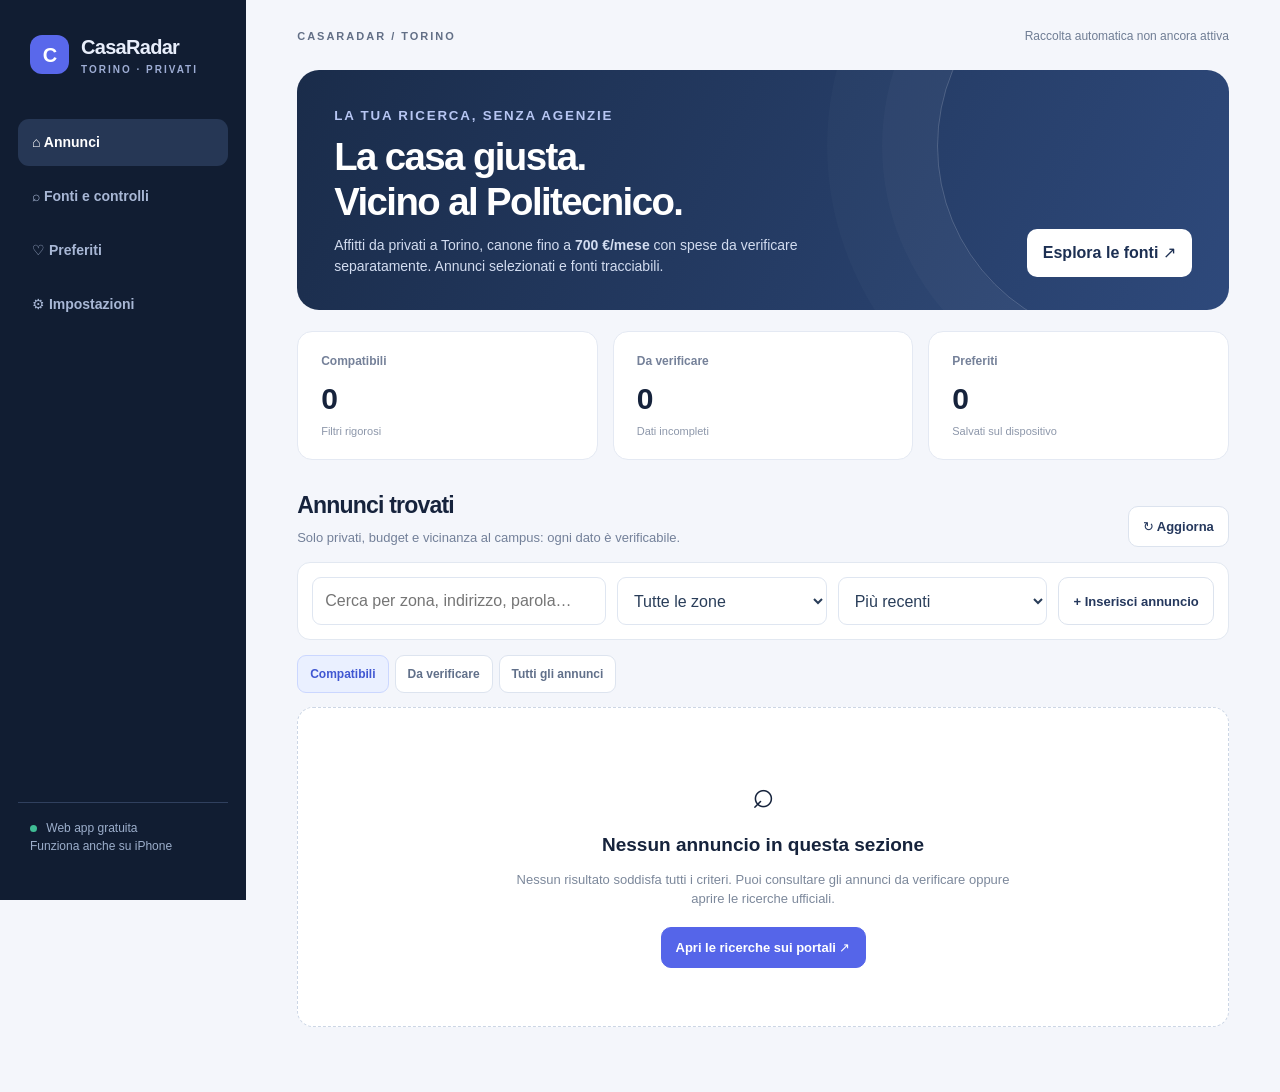
==== torino-casa/index.html @ dda29e12 "Add CasaRadar Torino mobile-first housing PWA" ====
<!doctype html>
<html lang="it"><head>
<meta charset="utf-8"><meta name="viewport" content="width=device-width,initial-scale=1,viewport-fit=cover">
<meta name="theme-color" content="#121d32"><meta name="apple-mobile-web-app-capable" content="yes"><meta name="apple-mobile-web-app-status-bar-style" content="default">
<meta name="description" content="Ricerca casa a Torino: annunci da privati, massimo 700 euro, vicino al Politecnico.">
<link rel="manifest" href="./manifest.webmanifest"><link rel="icon" href="./icon.svg" type="image/svg+xml"><link rel="apple-touch-icon" href="./icon-180.png">
<title>CasaRadar · Torino</title>
<style>
:root{font-family:Inter,-apple-system,BlinkMacSystemFont,"Segoe UI",Arial,sans-serif;color:#16233c;background:#f4f6fb;font-synthesis:none}*{box-sizing:border-box}body{margin:0;line-height:1.5}button,input,select,textarea{font:inherit}button{cursor:pointer}a{color:inherit;text-decoration:none}.layout{display:grid;grid-template-columns:246px minmax(0,1fr);min-height:100vh}.side{background:#111d32;color:#e8eefb;padding:29px 18px;position:sticky;top:0;height:100vh;display:flex;flex-direction:column}.brand{display:flex;align-items:center;gap:12px;font-size:20px;letter-spacing:-.7px;font-weight:800;margin:3px 12px 42px}.brand-mark{width:39px;height:39px;border-radius:12px;display:grid;place-items:center;background:#5968eb;color:white;font-weight:900}.brand small{font-size:10px;letter-spacing:2px;color:#9eadd4;display:block;font-weight:600}.nav{display:flex;flex-direction:column;gap:7px}.nav button{border:0;background:transparent;color:#a8b7d5;border-radius:11px;padding:13px 14px;text-align:left;font-size:14px;font-weight:650}.nav button.active{background:#263755;color:#fff}.nav button:hover{color:#fff}.side-foot{margin-top:auto;padding:16px 12px;color:#9caecb;font-size:12px;border-top:1px solid #30405e}.status-dot{display:inline-block;background:#40bd95;width:7px;height:7px;border-radius:50%;margin-right:6px}.content{padding:27px clamp(20px,4vw,62px) 65px;max-width:1700px;width:100%;margin:auto}.topline{display:flex;justify-content:space-between;align-items:center;gap:12px;margin-bottom:25px}.eyebrow{color:#626f86;font-size:11px;letter-spacing:2px;font-weight:850;text-transform:uppercase}.sync{color:#6f7d94;font-size:12px}.hero{background:linear-gradient(115deg,#1a2c4a,#2e497b);color:white;border-radius:22px;padding:33px 37px;position:relative;overflow:hidden;display:flex;justify-content:space-between;gap:20px}.hero:after{content:"";position:absolute;right:-100px;top:-120px;width:390px;height:390px;border:1px solid #ffffff30;border-radius:50%;box-shadow:0 0 0 55px #ffffff06,0 0 0 110px #ffffff05;pointer-events:none}.hero small{color:#b7c6f3;letter-spacing:1.8px;font-weight:700}.hero h1{font-size:clamp(26px,3vw,39px);margin:8px 0 10px;letter-spacing:-1.6px;line-height:1.17}.hero p{max-width:540px;margin:0;color:#d2dcf0;font-size:14px}.hero .hero-cta{z-index:1;align-self:end;background:#fff;color:#1c2f52;border:0;border-radius:10px;padding:12px 16px;font-weight:800;white-space:nowrap}.stats{display:grid;grid-template-columns:repeat(3,1fr);gap:15px;margin:21px 0 28px}.stat{background:#fff;border:1px solid #e4e9f3;border-radius:15px;padding:20px 23px}.stat .k{font-size:12px;color:#758199;font-weight:650}.stat .n{font-size:30px;font-weight:850;letter-spacing:-1px;margin:6px 0 2px}.stat .sub{font-size:11px;color:#8d97aa}.section-heading{display:flex;align-items:end;justify-content:space-between;gap:15px;margin:27px 0 15px}.section-heading h2{margin:0;font-size:23px;letter-spacing:-.8px}.section-heading p{font-size:13px;color:#738099;margin:5px 0 0}.button{border:1px solid #dce3ee;background:white;border-radius:10px;padding:10px 14px;font-size:13px;font-weight:700;color:#25385d;display:inline-flex;align-items:center;justify-content:center;gap:7px}.button.primary{background:#5565e9;border-color:#5565e9;color:#fff}.button:hover{filter:brightness(.97)}.filterbar{display:grid;grid-template-columns:minmax(140px,1.4fr) minmax(100px,1fr) minmax(130px,1fr) auto;gap:11px;background:white;padding:14px;border-radius:13px;border:1px solid #e2e8f1;margin-bottom:15px}.input,select{border:1px solid #dfe6f1;background:#fff;color:#293d59;border-radius:9px;padding:11px 12px;width:100%;min-width:0;outline:none}.input:focus,select:focus{border-color:#7887eb;box-shadow:0 0 0 3px #6673ea15}.tabs{display:flex;gap:6px;margin-bottom:14px;flex-wrap:wrap}.chip{border:1px solid #dde4ef;background:white;color:#61708a;font-size:12px;font-weight:750;border-radius:9px;padding:9px 12px}.chip.selected{background:#eaf0ff;color:#4057d2;border-color:#cbd7ff}.cards{display:grid;grid-template-columns:repeat(2,minmax(0,1fr));gap:17px}.listing{background:#fff;border:1px solid #e1e7f0;border-radius:16px;overflow:hidden;display:flex;flex-direction:column;box-shadow:0 4px 14px #23396006}.listing:hover{border-color:#c9d4ec}.listing-banner{height:98px;background:linear-gradient(120deg,#edf1fc,#e4eafb);display:flex;align-items:center;padding:20px;justify-content:space-between}.tile{display:flex;align-items:center;justify-content:center;background:#ffffffbd;width:46px;height:46px;border-radius:14px;font-size:24px}.price{background:#fff;border:1px solid #dce5f2;border-radius:12px;padding:7px 12px;font-weight:850;letter-spacing:-.6px;font-size:22px}.price small{font-size:11px;font-weight:500;color:#7b879a;letter-spacing:0}.body{padding:20px 21px 11px;flex:1}.micro{display:flex;gap:8px;align-items:center;flex-wrap:wrap;font-size:11px;font-weight:800;color:#566be3;text-transform:uppercase;letter-spacing:.65px}.listing h3{font-size:18px;line-height:1.35;letter-spacing:-.45px;margin:10px 0 9px;overflow-wrap:anywhere}.desc{font-size:12px;color:#758299;line-height:1.6;margin:10px 0 15px;display:-webkit-box;-webkit-line-clamp:3;-webkit-box-orient:vertical;overflow:hidden}.tags{display:flex;flex-wrap:wrap;gap:6px}.tag{font-size:11px;background:#f1f4f9;color:#53637e;border-radius:7px;padding:5px 8px}.tag.green{background:#e5f7ee;color:#137449}.tag.orange{background:#fff3df;color:#94631a}.actions{display:flex;gap:8px;flex-wrap:wrap;margin:6px 21px 20px;padding-top:15px;border-top:1px solid #ebeff5}.actions .button{padding:8px 11px;font-size:12px}.panel{padding:24px;border:1px solid #e1e7f0;background:white;border-radius:16px}.source-grid{display:grid;grid-template-columns:repeat(2,minmax(0,1fr));gap:15px}.source-card{padding:20px;border:1px solid #e0e7f1;background:#fff;border-radius:14px}.source-head{display:flex;justify-content:space-between;align-items:center;gap:10px}.source-card h3{margin:0;font-size:17px}.source-card p{color:#7b879b;font-size:12px;line-height:1.7}.source-actions{display:flex;flex-wrap:wrap;gap:8px}.diag{border-top:1px solid #e8edf4;padding:12px 0;display:flex;justify-content:space-between;gap:20px;font-size:12px}.diag:last-child{padding-bottom:0}.diag span{color:#75849a}.ok{color:#158052}.bad{color:#b04c45}.label{display:block;font-weight:750;font-size:12px;margin-bottom:7px;color:#425470}.formgrid{display:grid;grid-template-columns:1fr 1fr;gap:17px}.field{margin-bottom:15px}.note{font-size:12px;color:#728198;line-height:1.75}.empty{padding:58px 25px;text-align:center;background:#fff;border:1px dashed #ccd6e5;border-radius:16px;grid-column:1/-1}.empty b{display:block;font-size:19px;margin-top:8px}.empty p{font-size:13px;color:#7c889b;max-width:520px;margin:10px auto 18px}.hidden{display:none!important}.notice{background:#fff9ed;border:1px solid #f1dbad;border-radius:12px;padding:12px 16px;color:#815e2c;font-size:12px;margin:15px 0}.mobile-nav{display:none}.muted{color:#8290a6}.line{height:1px;background:#e8edf5;margin:20px 0}
@media(max-width:1050px){.layout{grid-template-columns:76px 1fr}.side{padding:22px 9px}.brand{margin:2px 8px 37px}.brand-name,.nav-label,.side-foot{display:none}.nav button{text-align:center;font-size:21px}.content{padding:23px 26px 55px}}@media(max-width:700px){.layout{display:block}.side{display:none}.content{padding:19px 16px 105px}.hero{padding:25px 21px;display:block}.hero h1{font-size:29px}.hero .hero-cta{margin-top:18px}.stats{gap:8px;margin:14px 0 22px}.stat{padding:14px 12px;border-radius:12px}.stat .n{font-size:25px}.stat .sub{display:none}.cards,.source-grid,.formgrid{grid-template-columns:1fr}.filterbar{grid-template-columns:1fr 1fr}.filterbar .search{grid-column:1/-1}.filterbar .button{grid-column:1/-1}.mobile-nav{position:fixed;display:grid;grid-template-columns:repeat(4,1fr);bottom:0;left:0;right:0;background:#fff;border-top:1px solid #e4e9f2;padding:8px 3px max(8px,env(safe-area-inset-bottom));z-index:20}.mobile-nav button{background:none;border:0;color:#8591a6;font-size:10px;font-weight:750;padding:6px 1px}.mobile-nav button.active{color:#5060df}.mobile-nav span{font-size:20px;display:block}.topline{margin-bottom:16px}.section-heading h2{font-size:20px}.section-heading{align-items:center}.listing-banner{height:82px}.body{padding:17px 17px 10px}.actions{margin:5px 17px 17px}.source-card{padding:17px}}
</style></head><body>
<div class="layout">
<aside class="side"><div class="brand"><span class="brand-mark">C</span><div class="brand-name">CasaRadar<small>TORINO · PRIVATI</small></div></div><nav class="nav">
<button data-nav="results" class="active">⌂ <span class="nav-label">Annunci</span></button>
<button data-nav="sources">⌕ <span class="nav-label">Fonti e controlli</span></button>
<button data-nav="saved">♡ <span class="nav-label">Preferiti</span></button>
<button data-nav="settings">⚙ <span class="nav-label">Impostazioni</span></button>
</nav><div class="side-foot"><span class="status-dot"></span> Web app gratuita<br>Funziona anche su iPhone</div></aside>
<main class="content"><div class="topline"><div class="eyebrow">CASARADAR / TORINO</div><span class="sync" id="updated">Caricamento dati…</span></div>
<section class="hero"><div><small>LA TUA RICERCA, SENZA AGENZIE</small><h1>La casa giusta.<br>Vicino al Politecnico.</h1><p>Affitti da privati a Torino, canone fino a <b>700 €/mese</b> con spese da verificare separatamente. Annunci selezionati e fonti tracciabili.</p></div><button class="hero-cta" data-nav="sources">Esplora le fonti ↗</button></section>
<div class="stats"><div class="stat"><div class="k">Compatibili</div><div class="n" id="stat-good">—</div><div class="sub">Filtri rigorosi</div></div><div class="stat"><div class="k">Da verificare</div><div class="n" id="stat-review">—</div><div class="sub">Dati incompleti</div></div><div class="stat"><div class="k">Preferiti</div><div class="n" id="stat-saved">—</div><div class="sub">Salvati sul dispositivo</div></div></div>
<section id="view-results"><div class="section-heading"><div><h2>Annunci trovati</h2><p>Solo privati, budget e vicinanza al campus: ogni dato è verificabile.</p></div><button class="button" id="reload">↻ Aggiorna</button></div>
<div class="filterbar"><input class="input search" id="query" placeholder="Cerca per zona, indirizzo, parola…"><select id="zone"><option value="">Tutte le zone</option><option>Crocetta</option><option>Cenisia</option><option>San Paolo</option><option>Borgo San Paolo</option><option>Cit Turin</option><option>Santa Rita</option><option>Pozzo Strada</option></select><select id="sort"><option value="recent">Più recenti</option><option value="price">Prezzo crescente</option><option value="score">Più compatibili</option></select><button class="button" id="add">+ Inserisci annuncio</button></div>
<div class="tabs"><button class="chip selected" data-mode="good">Compatibili</button><button class="chip" data-mode="review">Da verificare</button><button class="chip" data-mode="all">Tutti gli annunci</button></div><div class="cards" id="list"></div></section>
<section id="view-sources" class="hidden"><div class="section-heading"><div><h2>Fonti e monitoraggio</h2><p>Ricerche ufficiali e stato reale dell'acquisizione automatica.</p></div></div><div class="source-grid" id="sources"></div>
<div class="section-heading"><div><h2>Diagnostica raccolta</h2><p>Una fonte bloccata non viene presentata come funzionante.</p></div></div><div class="panel" id="diagnostics"><p class="note">Nessuna scansione remota disponibile.</p></div>
<div class="notice"><b>Importante:</b> GitHub Pages ospita l'interfaccia, non un server Python permanente. Le scansioni automatiche sono effettuate solo quando il workflow GitHub Actions è effettivamente attivo. I portali con restrizioni si consultano tramite ricerca salvata e notifiche ufficiali.</div>
</section>
<section id="view-saved" class="hidden"><div class="section-heading"><div><h2>Annunci salvati</h2><p>Preferiti e contatti conservati solo su questo dispositivo.</p></div></div><div class="cards" id="saved-list"></div></section>
<section id="view-settings" class="hidden"><div class="section-heading"><div><h2>Preferenze di ricerca</h2><p>Configurazione privata, salvata solo nel browser.</p></div></div><div class="panel">
<div class="formgrid"><div><div class="field"><label class="label" for="budget">Canone massimo (€ al mese, escluse spese)</label><input id="budget" class="input" type="number" min="100" max="5000" value="700"></div><div class="field"><label class="label" for="fullname">Nome per il messaggio ai proprietari</label><input id="fullname" class="input" placeholder="Es. Mario" maxlength="70"></div><div class="field"><label class="label" for="intro">Informazioni aggiuntive da comunicare</label><textarea id="intro" class="input" rows="3" placeholder="Es. Studente al Politecnico, cerco da gennaio…"></textarea></div><button class="button primary" id="save-settings">Salva preferenze</button></div><div><b>Installazione gratuita su iPhone</b><p class="note">Apri questo indirizzo in Safari, premi Condividi → Aggiungi alla schermata Home → Apri come app. L’icona apparirà come un’app normale.</p><div class="line"></div><b>Importa annunci</b><p class="note">Puoi importare un file JSON esportato dal vecchio agente o un elenco JSON di annunci. I dati restano in questo browser, senza essere pubblicati su GitHub.</p><input type="file" accept=".json,application/json" id="import-file" class="input"><div style="height:8px"></div><button class="button" id="export">Esporta miei annunci (.json)</button></div></div></div>
<div class="notice">I prezzi e la disponibilità sono quelli indicati nell'annuncio alla data di raccolta: controllali sempre alla fonte. Le spese condominiali non sono necessariamente incluse.</div>
</section>
</main></div>
<nav class="mobile-nav"><button data-nav="results" class="active"><span>⌂</span>Annunci</button><button data-nav="sources"><span>⌕</span>Fonti</button><button data-nav="saved"><span>♡</span>Preferiti</button><button data-nav="settings"><span>⚙</span>Impostazioni</button></nav>
<script>
(function(){'use strict';
var KEY='casaradar.v3',prefs=read(KEY,{budget:700,fullname:'',intro:'',flags:{},manual:[]}),remote=[],diagnostics=[],lastUpdate='',mode='good',tab='results';
var zones=['crocetta','cenisia','san paolo','borgo san paolo','cit turin','santa rita','pozzo strada'];
var links=[
{name:'Subito',type:'Privati · Torino città',desc:'Sezione ufficiale appartamenti in affitto pubblicati da privati. Controlla prezzo e quartiere prima di scrivere.',url:'https://www.subito.it/annunci-piemonte/affitto/appartamenti/torino/torino/da-privati/',kind:'live'},
{name:'Immobiliare.it',type:'Ricerca e avvisi',desc:'Imposta affitto, budget 700 €, area attorno al Politecnico e salva la ricerca per ricevere notifiche.',url:'https://www.immobiliare.it/affitto-case/torino/',kind:'alerts'},
{name:'ClickCase',type:'Annunci senza agenzia',desc:'Portale dedicato agli annunci tra privati. Verifica disponibilità, spese e contratto.',url:'https://www.clickcase.it/annunci/affitti-case-privati-torino.html',kind:'live'},
{name:'Idealista',type:'Ricerca e avvisi',desc:'Attiva la ricerca salvata con notifiche email; l’identità del proprietario va verificata.',url:'https://www.idealista.it/affitto-case/torino-torino/',kind:'alerts'},
{name:'Bakeca',type:'Annunci Torino',desc:'Consulta gli affitti e verifica se l’inserzionista è davvero privato.',url:'https://torino.bakeca.it/annunci/offro-casa/',kind:'review'},
{name:'Facebook',type:'Gruppi / Marketplace',desc:'Ricerca manuale di annunci e gruppi. Nessun accesso automatizzato agli account e nessun messaggio non autorizzato.',url:'https://www.facebook.com/marketplace/torino/propertyrentals/',kind:'manual'}];
function read(k,f){try{return JSON.parse(localStorage.getItem(k))||f}catch(_){return f}}
function persist(){localStorage.setItem(KEY,JSON.stringify(prefs))}
function el(id){return document.getElementById(id)}
function esc(x){return String(x==null?'':x).replace(/[&<>"']/g,function(c){return {'&':'&amp;','<':'&lt;','>':'&gt;','"':'&quot;',"'":'&#39;'}[c]})}
function cleanTitle(s){s=String(s||'').trim();if(s.startsWith('{')||s.startsWith('[')){try{var j=JSON.parse(s);s=j.name||j.title||(Array.isArray(j)&&j[0]&&j[0].name)||''}catch(_){s=''}}return s.replace(/<[^>]*>/g,'').trim().slice(0,170)||'Annuncio: verifica titolo alla fonte'}
function canonical(url){try{var u=new URL(url);if(!/^https?:$/.test(u.protocol))return '';u.hash='';['utm_source','utm_medium','utm_campaign','fbclid','gclid'].forEach(function(k){u.searchParams.delete(k)});return u.toString().replace(/\/$/,'')}catch(_){return ''}}
function normalize(item){if(!item||typeof item!=='object')return null;var url=canonical(item.url||item.link);if(!url)return null;var desc=String(item.description||item.summary||'').replace(/<[^>]+>/g,' ').slice(0,1200);var price=Number(item.price||item.rent||0);if(!Number.isFinite(price)||price<0)price=0;var zone=String(item.zone||'').trim();var probe=(zone+' '+String(item.title||'')+' '+desc).toLowerCase();if(!zone){zones.forEach(function(z){if(!zone&&probe.includes(z))zone=z.replace(/\b\w/g,function(m){return m.toUpperCase()})})}
var source=String(item.source||item.portal||'Web');var privateStatus=item.private_status||item.owner_status||((source.toLowerCase().includes('clickcase')||source.toLowerCase().includes('subito privati'))?'source':'unverified');
if(privateStatus===true)privateStatus='source';if(!['source','confirmed','user','unverified'].includes(privateStatus))privateStatus='unverified';
return {url:url,title:cleanTitle(item.title||item.name),description:desc,price:price,zone:zone,source:source,sqm:Number(item.sqm||item.area||0)||0,private_status:privateStatus,seen:item.seen||item.first_seen||item.discovered||'',expenses:item.expenses||'',property_type:item.property_type||'',score:Number(item.score||0)||0}}
function all(){var seen=new Set();return remote.concat(prefs.manual||[]).map(normalize).filter(function(a){if(!a||seen.has(a.url))return false;seen.add(a.url);return true})}
function classify(a){var budget=Number(prefs.budget||700);if(a.private_status==='unverified'||!a.price||!a.zone)return 'review';if(a.price>budget)return 'excluded';var z=a.zone.toLowerCase();if(!zones.some(function(x){return z.includes(x)}))return 'excluded';return 'good'}
function score(a){return (a.private_status!=='unverified'?30:0)+(a.price&&a.price<=Number(prefs.budget||700)?25:0)+(a.zone&&zones.slice(0,5).some(function(z){return a.zone.toLowerCase().includes(z)})?35:0)+(a.description.toLowerCase().includes('arredat')?10:0)}
function flag(url){return prefs.flags[url]||{}}
function stats(){var a=all();el('stat-good').textContent=a.filter(function(x){return classify(x)==='good'}).length;el('stat-review').textContent=a.filter(function(x){return classify(x)==='review'}).length;el('stat-saved').textContent=a.filter(function(x){return flag(x.url).saved}).length}
function card(a){var f=flag(a.url),c=classify(a),v=a.private_status!=='unverified',p=a.price?Math.round(a.price).toLocaleString('it-IT')+' €':'Da verificare';
return '<article class="listing"><div class="listing-banner"><div class="tile">⌂</div><div class="price">'+esc(p)+(a.price?'<small> /mese</small>':'')+'</div></div><div class="body"><div class="micro">'+esc(a.source)+' <span class="muted">· '+esc(a.zone||'Zona da verificare')+'</span></div><h3>'+esc(a.title)+'</h3><div class="tags"><span class="tag '+(v?'green':'orange')+'">'+(v?'Privato · fonte dedicata':'Inserzionista da verificare')+'</span><span class="tag">'+(a.sqm?esc(a.sqm)+' m²':'Metratura da verificare')+'</span><span class="tag">'+(a.expenses?esc(a.expenses):'Spese da verificare')+'</span></div><p class="desc">'+esc(a.description||'Apri l’annuncio originale per leggere la descrizione, le spese e le condizioni.')+'</p></div><div class="actions"><a class="button primary" href="'+esc(a.url)+'" target="_blank" rel="noopener noreferrer">Apri annuncio ↗</a><button class="button" data-action="copy" data-url="'+esc(a.url)+'">Copia messaggio</button><button class="button" data-action="save" data-url="'+esc(a.url)+'">'+(f.saved?'♥ Salvato':'♡ Salva')+'</button><button class="button" data-action="contact" data-url="'+esc(a.url)+'">'+(f.contact?'✓ Contattato':'Contattato')+'</button><button class="button" data-action="discard" data-url="'+esc(a.url)+'">'+(f.discard?'Ripristina':'Scarta')+'</button></div></article>'}
function showEmpty(msg){return '<div class="empty"><div style="font-size:38px">⌕</div><b>Nessun annuncio in questa sezione</b><p>'+esc(msg)+'</p><button class="button primary" data-nav="sources">Apri le ricerche sui portali ↗</button></div>'}
function renderResults(){var arr=all(),q=el('query').value.trim().toLowerCase(),z=el('zone').value.toLowerCase(),sort=el('sort').value;arr=arr.filter(function(a){if(flag(a.url).discard)return false;if(mode!=='all'&&classify(a)!==mode)return false;if(q&&!((a.title+' '+a.description+' '+a.zone+' '+a.source).toLowerCase().includes(q)))return false;if(z&&!a.zone.toLowerCase().includes(z))return false;return true});arr.sort(function(a,b){if(sort==='price')return (a.price||999999)-(b.price||999999);if(sort==='score')return score(b)-score(a);return String(b.seen).localeCompare(String(a.seen))});el('list').innerHTML=arr.map(card).join('')||showEmpty('Nessun risultato soddisfa tutti i criteri. Puoi consultare gli annunci da verificare oppure aprire le ricerche ufficiali.');stats()}
function renderSaved(){var a=all().filter(function(x){return flag(x.url).saved});el('saved-list').innerHTML=a.map(card).join('')||showEmpty('Salva un annuncio per ritrovarlo qui, anche dopo aver chiuso la pagina.');stats()}
function renderSources(){el('sources').innerHTML=links.map(function(s){return '<article class="source-card"><div class="source-head"><h3>'+esc(s.name)+'</h3><span class="tag">'+esc(s.type)+'</span></div><p>'+esc(s.desc)+'</p><div class="source-actions"><a class="button primary" href="'+esc(s.url)+'" target="_blank" rel="noopener noreferrer">Apri ricerca ↗</a></div></article>'}).join('');
el('diagnostics').innerHTML=diagnostics.length?diagnostics.map(function(d){return '<div class="diag"><div><b>'+esc(d.name||d.source||'Fonte')+'</b><br><span>'+esc(d.message||'')+'</span></div><div style="text-align:right"><b class="'+(d.status==='ok'?'ok':'bad')+'">'+esc(d.status||'sconosciuto')+'</b><br><span>'+esc(d.links_found||0)+' letti · '+esc(d.new||0)+' nuovi</span></div></div>'}).join(''):'<p class="note">Non sono ancora presenti report di scansione. I collegamenti alle ricerche manuali funzionano indipendentemente dall’automazione.</p>'}
function nav(next){tab=next;['results','sources','saved','settings'].forEach(function(x){el('view-'+x).classList.toggle('hidden',x!==next)});document.querySelectorAll('[data-nav]').forEach(function(x){x.classList.toggle('active',x.dataset.nav===next)});if(next==='sources')renderSources();if(next==='saved')renderSaved()}
function download(data,name){var a=document.createElement('a'),u=URL.createObjectURL(new Blob([JSON.stringify(data,null,2)],{type:'application/json'}));a.href=u;a.download=name;document.body.append(a);a.click();a.remove();setTimeout(function(){URL.revokeObjectURL(u)},500)}
function message(a){return 'Buongiorno, mi chiamo '+(prefs.fullname||'[nome]')+'. Ho visto il suo annuncio "'+a.title+'" per un immobile in affitto a Torino'+(a.zone?' (zona '+a.zone+')':'')+'. Vorrei sapere se è ancora disponibile, se tratta direttamente con il proprietario e a quanto ammontano le spese condominiali e le utenze oltre al canone. Sarebbe possibile organizzare una visita?'+(prefs.intro?'\n\n'+prefs.intro:'')+'\n\nGrazie e buona giornata.'}
async function copy(text){try{await navigator.clipboard.writeText(text);alert('Messaggio copiato. Incollalo nel portale e invialo tu.')}catch(_){prompt('Copia il messaggio:',text)}}
async function load(){el('updated').textContent='Verifica dati online…';try{var r=await fetch('./data/listings.json?t='+Date.now(),{cache:'no-store'});if(!r.ok)throw new Error('HTTP '+r.status);var j=await r.json();remote=Array.isArray(j)?j:(j.listings||[]);lastUpdate=j.updated_at||''}catch(_){remote=[];lastUpdate=''}try{var d=await fetch('./data/diagnostics.json?t='+Date.now(),{cache:'no-store'});var x=await d.json();diagnostics=Array.isArray(x)?x:(x.sources||[])}catch(_){diagnostics=[]}el('updated').textContent=lastUpdate?'Ultimo controllo '+new Date(lastUpdate).toLocaleString('it-IT'):'Raccolta automatica non ancora attiva';renderResults();renderSaved();if(tab==='sources')renderSources()}
document.addEventListener('click',function(e){var n=e.target.closest('[data-nav]');if(n){nav(n.dataset.nav);return}var b=e.target.closest('[data-action]');if(!b)return;var a=all().find(function(x){return x.url===b.dataset.url});if(!a)return;var f=flag(a.url);if(b.dataset.action==='copy'){copy(message(a));return}if(b.dataset.action==='save')f.saved=!f.saved;if(b.dataset.action==='contact')f.contact=!f.contact;if(b.dataset.action==='discard')f.discard=!f.discard;prefs.flags[a.url]=f;persist();renderResults();renderSaved()});
document.querySelectorAll('[data-mode]').forEach(function(b){b.addEventListener('click',function(){mode=b.dataset.mode;document.querySelectorAll('[data-mode]').forEach(function(x){x.classList.toggle('selected',x===b)});renderResults()})});
['query','zone','sort'].forEach(function(id){el(id).addEventListener('input',renderResults)});el('reload').addEventListener('click',load);el('budget').value=prefs.budget;el('fullname').value=prefs.fullname;el('intro').value=prefs.intro;
el('save-settings').addEventListener('click',function(){prefs.budget=Math.max(100,Number(el('budget').value||700));prefs.fullname=el('fullname').value.trim();prefs.intro=el('intro').value.trim();persist();renderResults();alert('Preferenze salvate su questo dispositivo')});
el('export').addEventListener('click',function(){download({listings:all(),flags:prefs.flags,settings:{budget:prefs.budget}},'casaradar-miei-annunci.json')});
el('import-file').addEventListener('change',async function(e){var f=e.target.files[0];if(!f)return;try{var j=JSON.parse(await f.text());var a=(Array.isArray(j)?j:(j.listings||[])).map(normalize).filter(Boolean);if(!a.length)throw new Error('Nessun annuncio valido nel file');prefs.manual=prefs.manual.concat(a);if(j.flags&&typeof j.flags==='object')Object.assign(prefs.flags,j.flags);persist();renderResults();alert('Importati '+a.length+' annunci: dati conservati sul dispositivo')}catch(err){alert('Importazione non riuscita: '+err.message)}e.target.value=''});
el('add').addEventListener('click',function(){var url=prompt('Incolla il link dell’annuncio:');if(!url)return;url=canonical(url);if(!url){alert('Inserisci un indirizzo web valido');return}var title=prompt('Titolo dell’immobile:')||'Annuncio inserito a mano';var price=Number(prompt('Canone mensile in euro (0 se sconosciuto):','0')||0);var zone=prompt('Zona (es. San Paolo, Crocetta, Cenisia):','')||'';var privateConfirmed=confirm('Hai verificato che l’inserzionista è un privato e non un’agenzia?');prefs.manual.push({url:url,title:title,price:price,zone:zone,source:'Inserito da te',private_status:privateConfirmed?'user':'unverified',seen:new Date().toISOString()});persist();renderResults();alert('Annuncio aggiunto')});
load();if('serviceWorker'in navigator)navigator.serviceWorker.register('./sw.js').catch(function(){});
})();
</script></body></html>
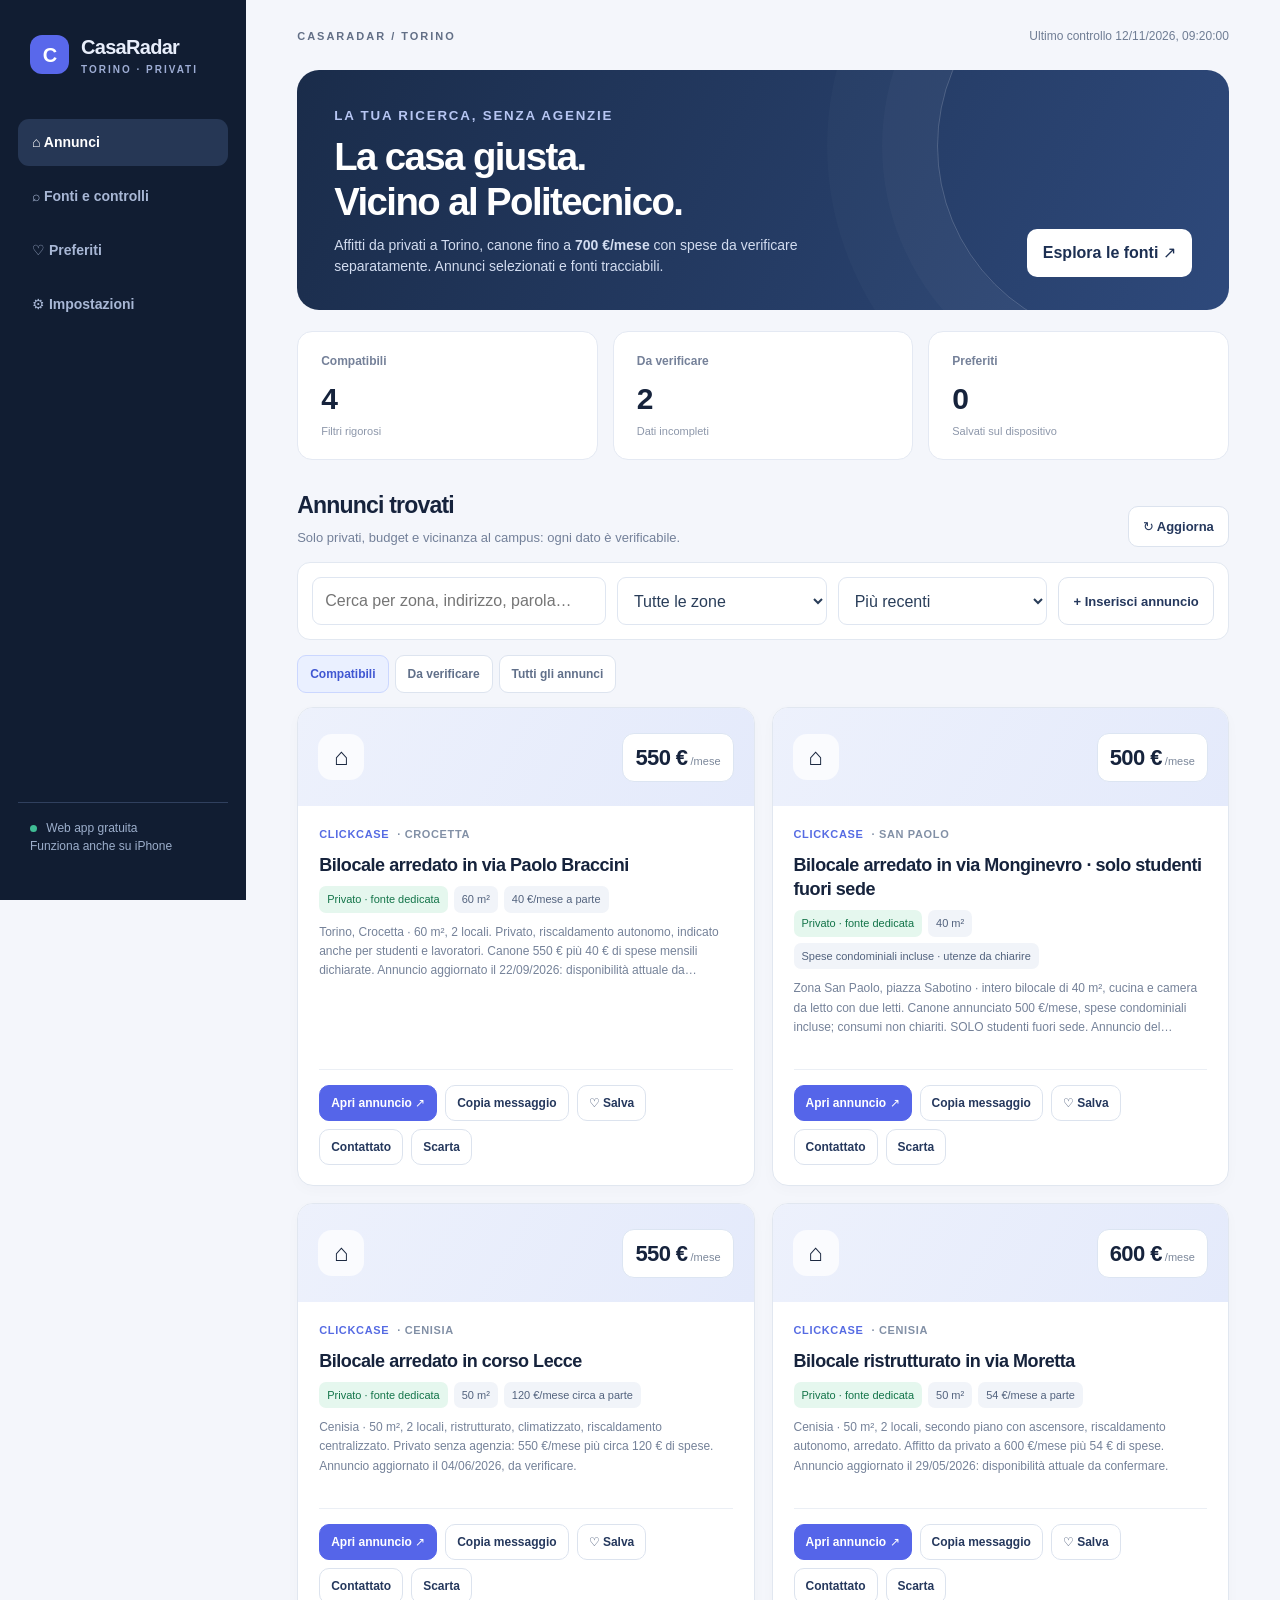
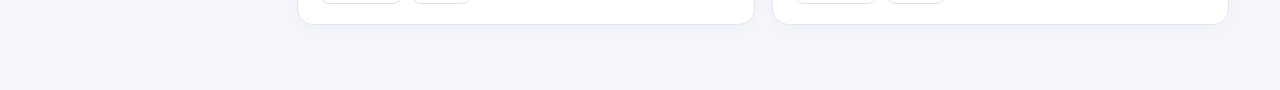
==== commit 3e973412: "Use PNG touch icon for iOS home screen" ====
(no text change in the page or its own stylesheets)
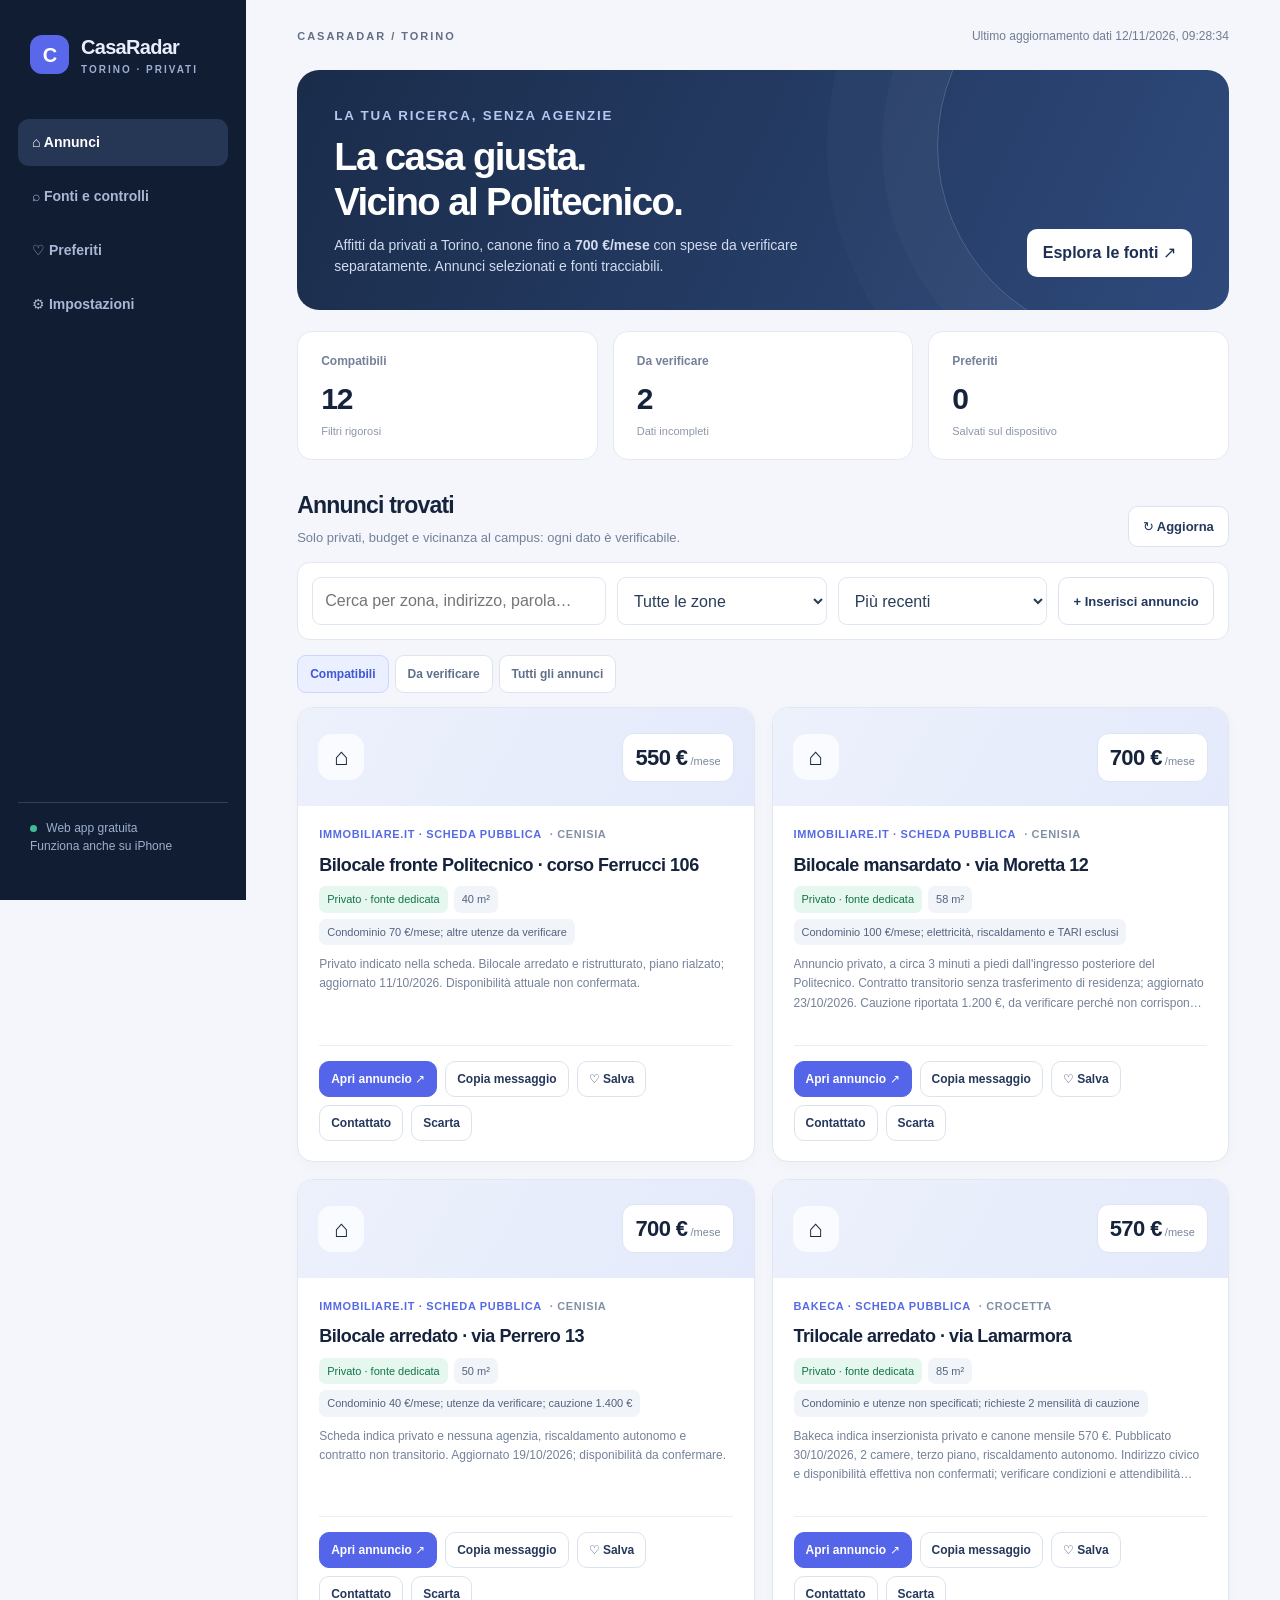
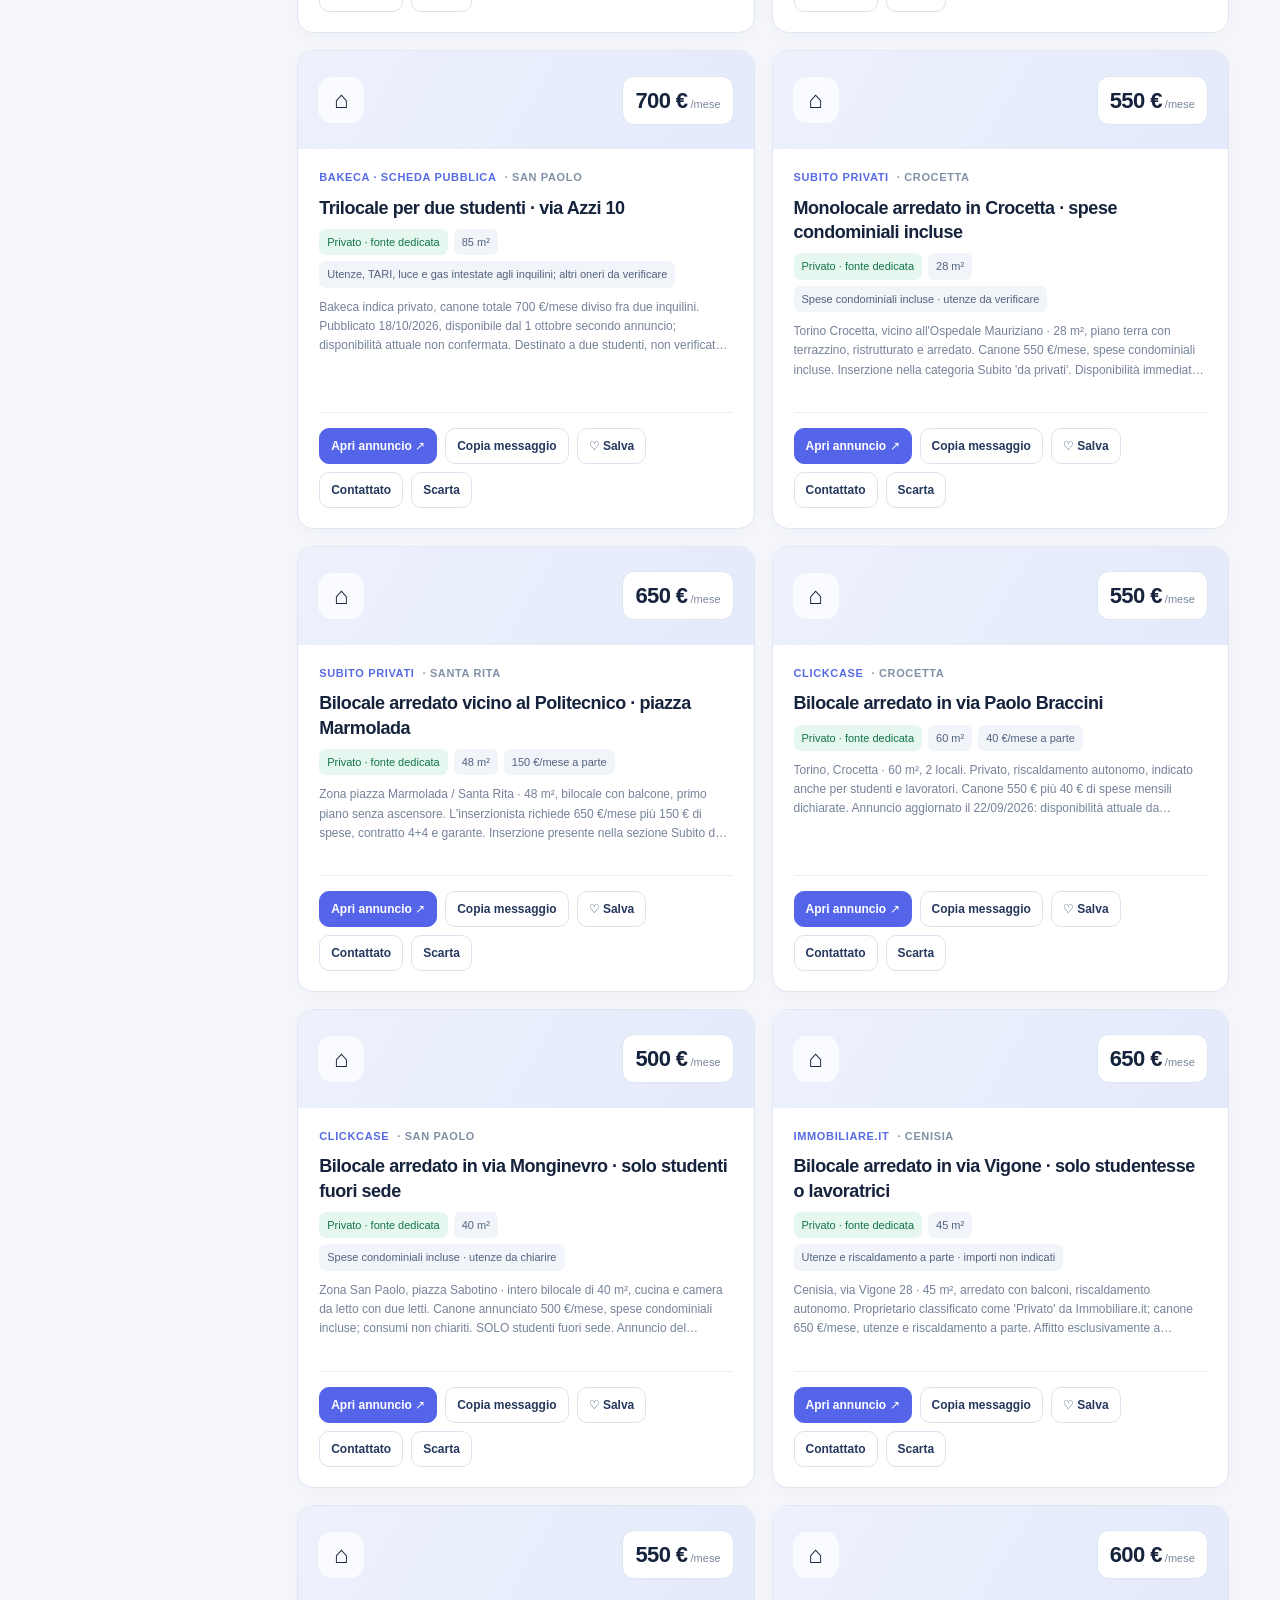
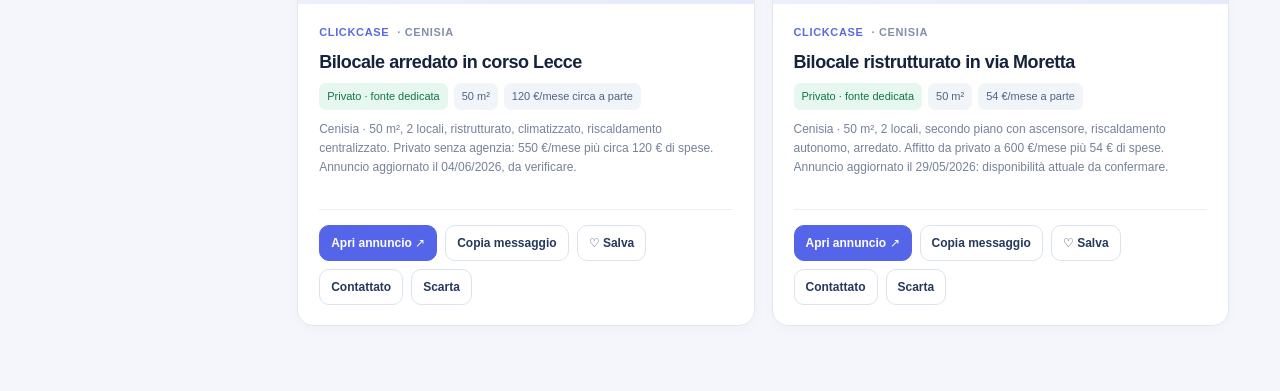
==== commit 962c3b2c: "Keep rooms out of apartment matches and label data update accurately" ====
--- a/torino-casa/index.html
+++ b/torino-casa/index.html
@@ -55,7 +55,7 @@
 if(privateStatus===true)privateStatus='source';if(!['source','confirmed','user','unverified'].includes(privateStatus))privateStatus='unverified';
 return {url:url,title:cleanTitle(item.title||item.name),description:desc,price:price,zone:zone,source:source,sqm:Number(item.sqm||item.area||0)||0,private_status:privateStatus,seen:item.seen||item.first_seen||item.discovered||'',expenses:item.expenses||'',property_type:item.property_type||'',score:Number(item.score||0)||0}}
 function all(){var seen=new Set();return remote.concat(prefs.manual||[]).map(normalize).filter(function(a){if(!a||seen.has(a.url))return false;seen.add(a.url);return true})}
-function classify(a){var budget=Number(prefs.budget||700);if(a.private_status==='unverified'||!a.price||!a.zone)return 'review';if(a.price>budget)return 'excluded';var z=a.zone.toLowerCase();if(!zones.some(function(x){return z.includes(x)}))return 'excluded';return 'good'}
+function classify(a){var budget=Number(prefs.budget||700);if(/(?:^|\W)(?:stanza|camera|posto letto|posti letto)(?:\W|$)/i.test((a.title||'')+' '+(a.property_type||'')))return 'review';if(a.private_status==='unverified'||!a.price||!a.zone)return 'review';if(a.price>budget)return 'excluded';var z=a.zone.toLowerCase();if(!zones.some(function(x){return z.includes(x)}))return 'excluded';return 'good'}
 function score(a){return (a.private_status!=='unverified'?30:0)+(a.price&&a.price<=Number(prefs.budget||700)?25:0)+(a.zone&&zones.slice(0,5).some(function(z){return a.zone.toLowerCase().includes(z)})?35:0)+(a.description.toLowerCase().includes('arredat')?10:0)}
 function flag(url){return prefs.flags[url]||{}}
 function stats(){var a=all();el('stat-good').textContent=a.filter(function(x){return classify(x)==='good'}).length;el('stat-review').textContent=a.filter(function(x){return classify(x)==='review'}).length;el('stat-saved').textContent=a.filter(function(x){return flag(x.url).saved}).length}
@@ -70,7 +70,7 @@
 function download(data,name){var a=document.createElement('a'),u=URL.createObjectURL(new Blob([JSON.stringify(data,null,2)],{type:'application/json'}));a.href=u;a.download=name;document.body.append(a);a.click();a.remove();setTimeout(function(){URL.revokeObjectURL(u)},500)}
 function message(a){return 'Buongiorno, mi chiamo '+(prefs.fullname||'[nome]')+'. Ho visto il suo annuncio "'+a.title+'" per un immobile in affitto a Torino'+(a.zone?' (zona '+a.zone+')':'')+'. Vorrei sapere se è ancora disponibile, se tratta direttamente con il proprietario e a quanto ammontano le spese condominiali e le utenze oltre al canone. Sarebbe possibile organizzare una visita?'+(prefs.intro?'\n\n'+prefs.intro:'')+'\n\nGrazie e buona giornata.'}
 async function copy(text){try{await navigator.clipboard.writeText(text);alert('Messaggio copiato. Incollalo nel portale e invialo tu.')}catch(_){prompt('Copia il messaggio:',text)}}
-async function load(){el('updated').textContent='Verifica dati online…';try{var r=await fetch('./data/listings.json?t='+Date.now(),{cache:'no-store'});if(!r.ok)throw new Error('HTTP '+r.status);var j=await r.json();remote=Array.isArray(j)?j:(j.listings||[]);lastUpdate=j.updated_at||''}catch(_){remote=[];lastUpdate=''}try{var d=await fetch('./data/diagnostics.json?t='+Date.now(),{cache:'no-store'});var x=await d.json();diagnostics=Array.isArray(x)?x:(x.sources||[])}catch(_){diagnostics=[]}el('updated').textContent=lastUpdate?'Ultimo controllo '+new Date(lastUpdate).toLocaleString('it-IT'):'Raccolta automatica non ancora attiva';renderResults();renderSaved();if(tab==='sources')renderSources()}
+async function load(){el('updated').textContent='Verifica dati online…';try{var r=await fetch('./data/listings.json?t='+Date.now(),{cache:'no-store'});if(!r.ok)throw new Error('HTTP '+r.status);var j=await r.json();remote=Array.isArray(j)?j:(j.listings||[]);lastUpdate=j.updated_at||''}catch(_){remote=[];lastUpdate=''}try{var d=await fetch('./data/diagnostics.json?t='+Date.now(),{cache:'no-store'});var x=await d.json();diagnostics=Array.isArray(x)?x:(x.sources||[])}catch(_){diagnostics=[]}el('updated').textContent=lastUpdate?'Ultimo aggiornamento dati '+new Date(lastUpdate).toLocaleString('it-IT'):'Raccolta automatica non ancora attiva';renderResults();renderSaved();if(tab==='sources')renderSources()}
 document.addEventListener('click',function(e){var n=e.target.closest('[data-nav]');if(n){nav(n.dataset.nav);return}var b=e.target.closest('[data-action]');if(!b)return;var a=all().find(function(x){return x.url===b.dataset.url});if(!a)return;var f=flag(a.url);if(b.dataset.action==='copy'){copy(message(a));return}if(b.dataset.action==='save')f.saved=!f.saved;if(b.dataset.action==='contact')f.contact=!f.contact;if(b.dataset.action==='discard')f.discard=!f.discard;prefs.flags[a.url]=f;persist();renderResults();renderSaved()});
 document.querySelectorAll('[data-mode]').forEach(function(b){b.addEventListener('click',function(){mode=b.dataset.mode;document.querySelectorAll('[data-mode]').forEach(function(x){x.classList.toggle('selected',x===b)});renderResults()})});
 ['query','zone','sort'].forEach(function(id){el(id).addEventListener('input',renderResults)});el('reload').addEventListener('click',load);el('budget').value=prefs.budget;el('fullname').value=prefs.fullname;el('intro').value=prefs.intro;
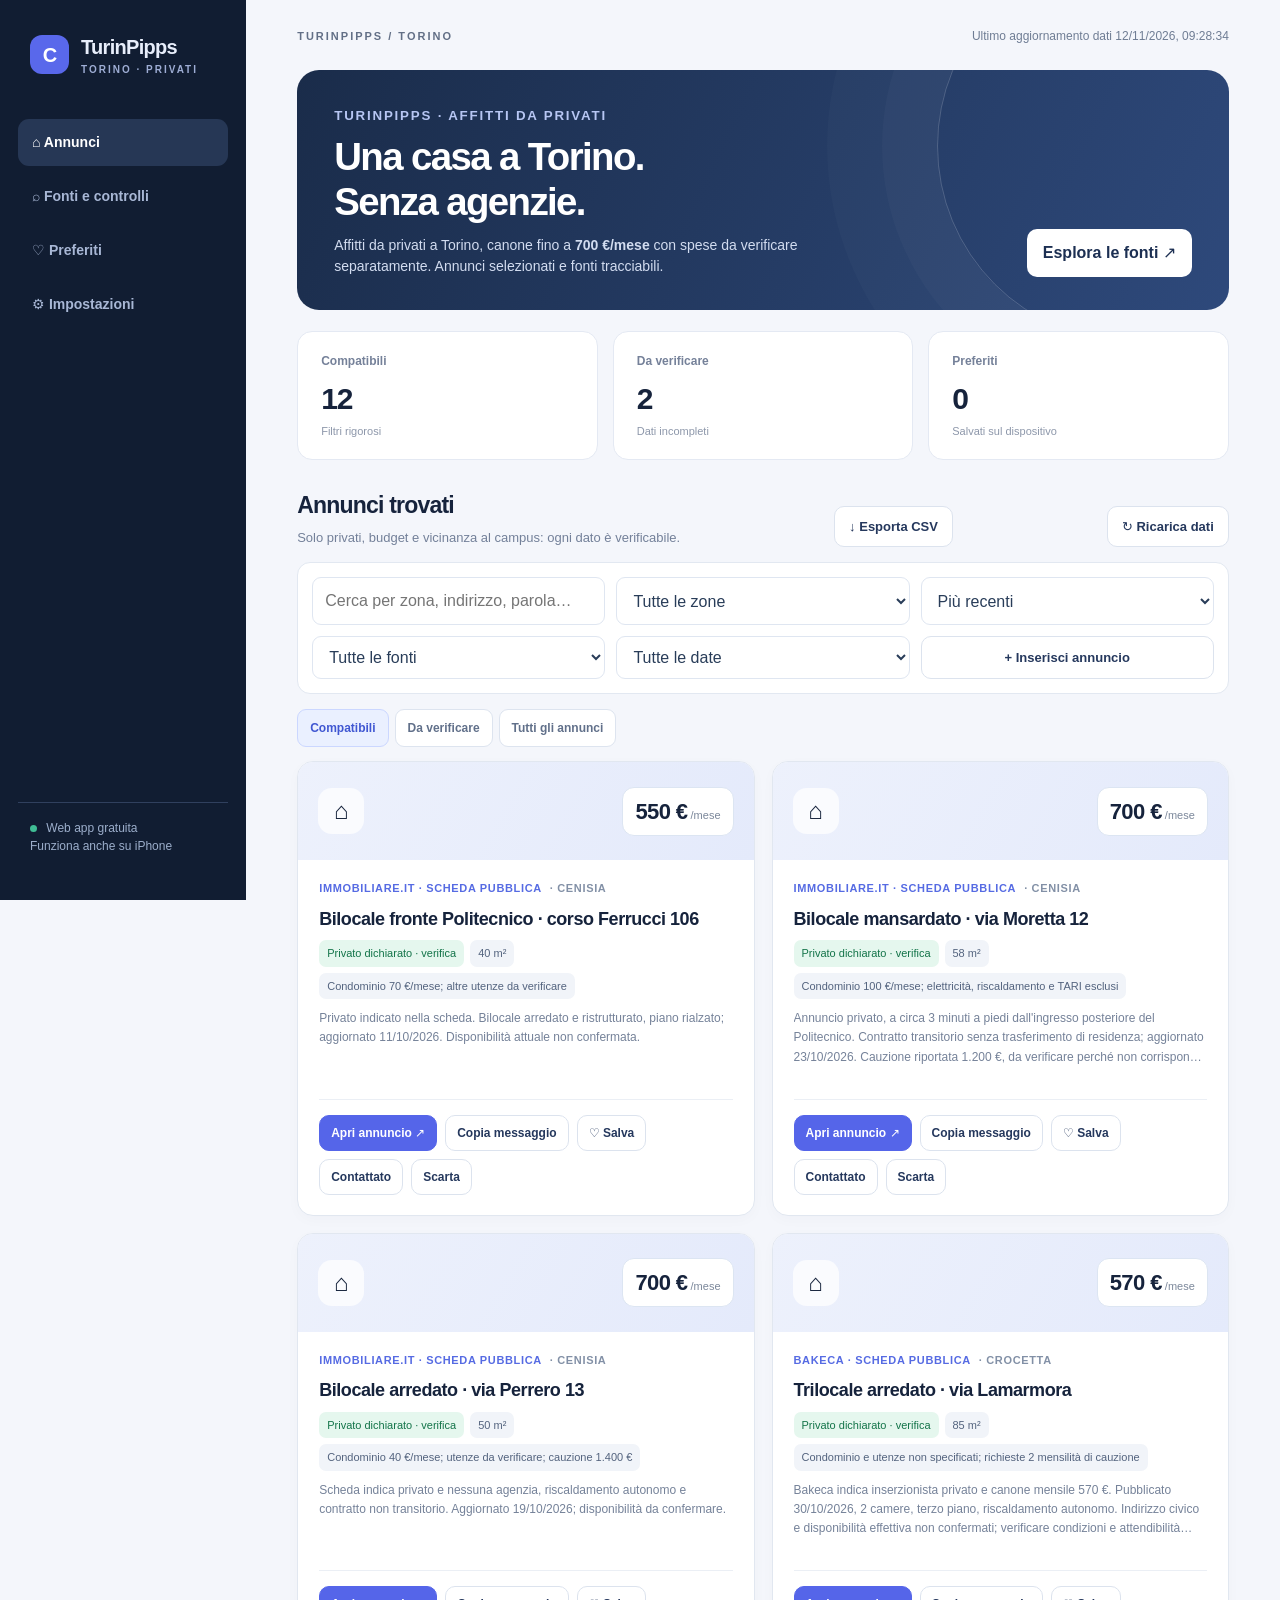
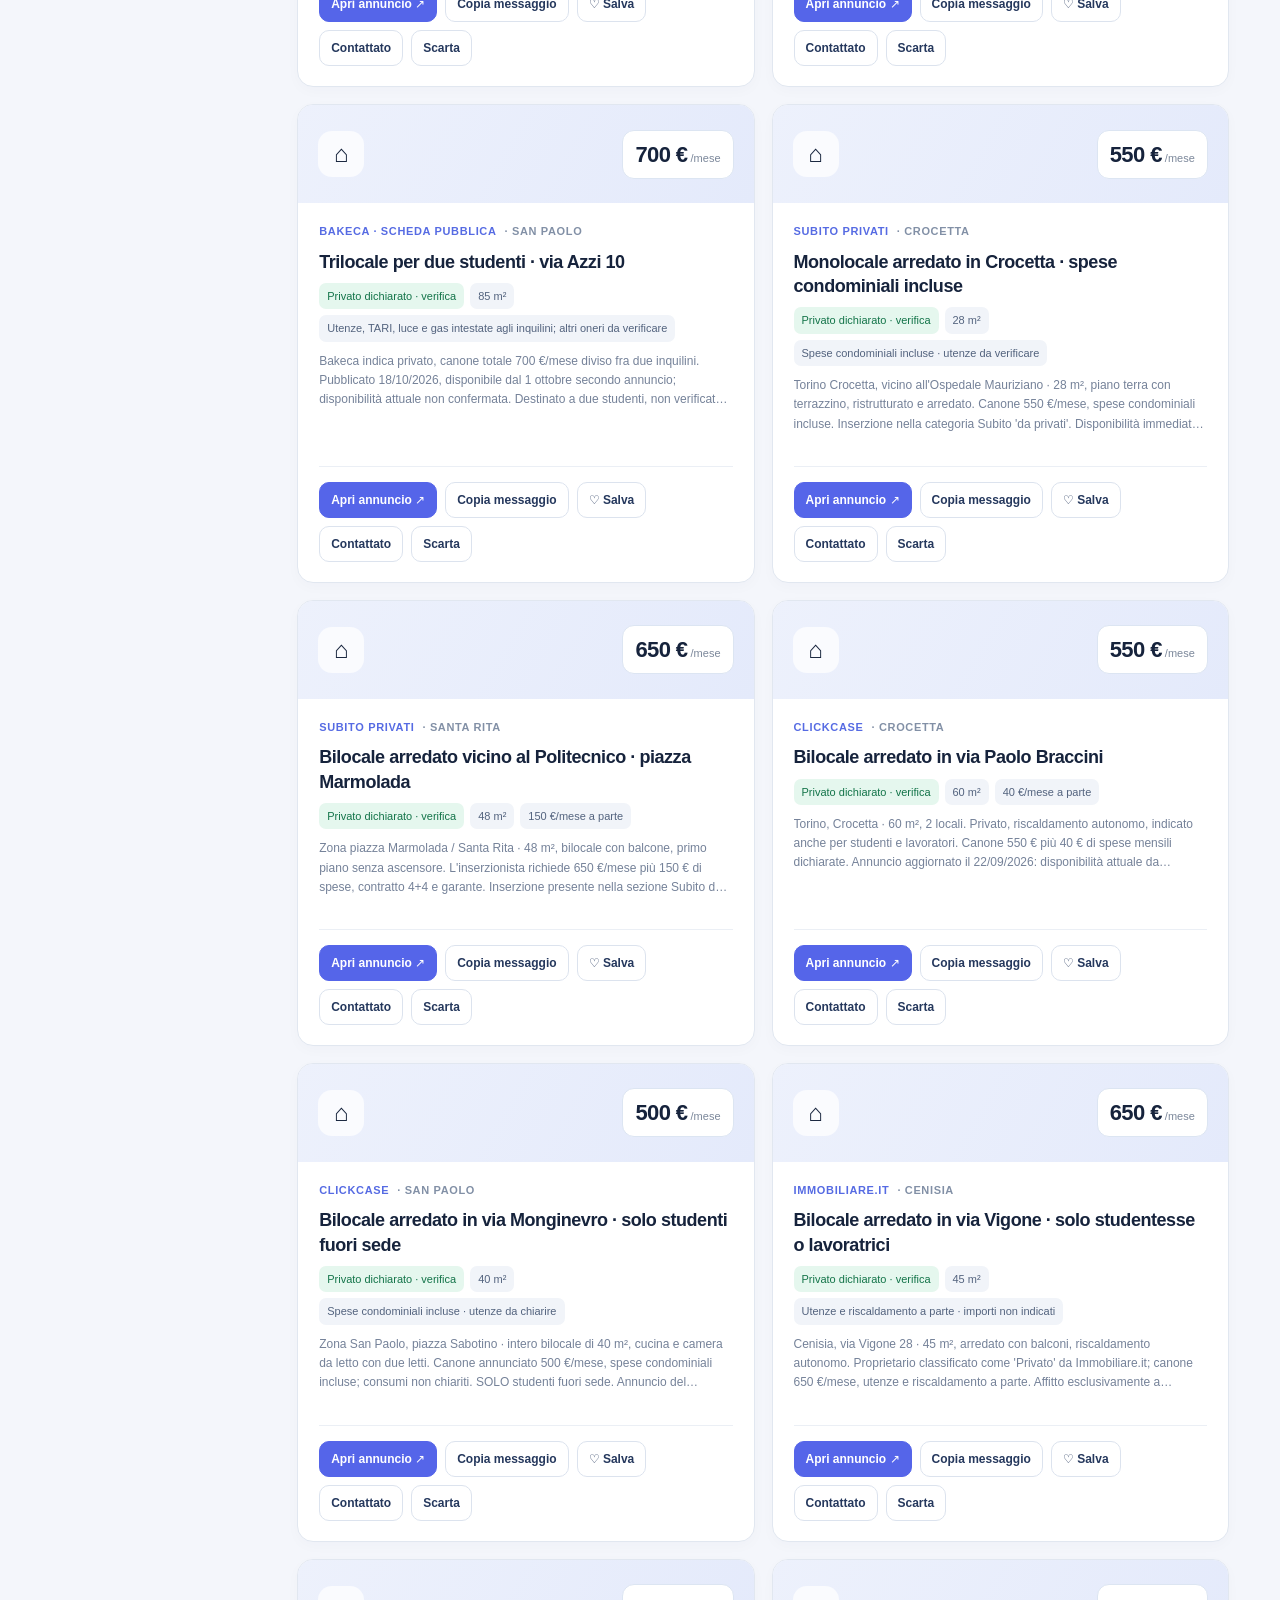
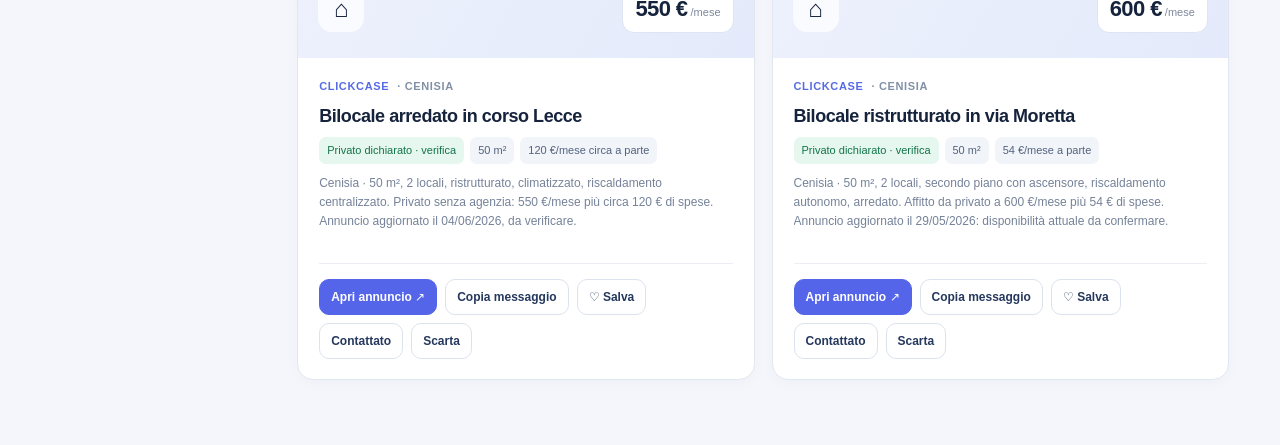
==== commit 9f206614: "Redirect legacy CasaRadar URL to TurinPipps" ====
--- a/torino-casa/index.html
+++ b/torino-casa/index.html
@@ -1,83 +1 @@
-<!doctype html>
-<html lang="it"><head>
-<meta charset="utf-8"><meta name="viewport" content="width=device-width,initial-scale=1,viewport-fit=cover">
-<meta name="theme-color" content="#121d32"><meta name="apple-mobile-web-app-capable" content="yes"><meta name="apple-mobile-web-app-status-bar-style" content="default">
-<meta name="description" content="Ricerca casa a Torino: annunci da privati, massimo 700 euro, vicino al Politecnico.">
-<link rel="manifest" href="./manifest.webmanifest"><link rel="icon" href="./icon.svg" type="image/svg+xml"><link rel="apple-touch-icon" href="./icon-180.png">
-<title>CasaRadar · Torino</title>
-<style>
-:root{font-family:Inter,-apple-system,BlinkMacSystemFont,"Segoe UI",Arial,sans-serif;color:#16233c;background:#f4f6fb;font-synthesis:none}*{box-sizing:border-box}body{margin:0;line-height:1.5}button,input,select,textarea{font:inherit}button{cursor:pointer}a{color:inherit;text-decoration:none}.layout{display:grid;grid-template-columns:246px minmax(0,1fr);min-height:100vh}.side{background:#111d32;color:#e8eefb;padding:29px 18px;position:sticky;top:0;height:100vh;display:flex;flex-direction:column}.brand{display:flex;align-items:center;gap:12px;font-size:20px;letter-spacing:-.7px;font-weight:800;margin:3px 12px 42px}.brand-mark{width:39px;height:39px;border-radius:12px;display:grid;place-items:center;background:#5968eb;color:white;font-weight:900}.brand small{font-size:10px;letter-spacing:2px;color:#9eadd4;display:block;font-weight:600}.nav{display:flex;flex-direction:column;gap:7px}.nav button{border:0;background:transparent;color:#a8b7d5;border-radius:11px;padding:13px 14px;text-align:left;font-size:14px;font-weight:650}.nav button.active{background:#263755;color:#fff}.nav button:hover{color:#fff}.side-foot{margin-top:auto;padding:16px 12px;color:#9caecb;font-size:12px;border-top:1px solid #30405e}.status-dot{display:inline-block;background:#40bd95;width:7px;height:7px;border-radius:50%;margin-right:6px}.content{padding:27px clamp(20px,4vw,62px) 65px;max-width:1700px;width:100%;margin:auto}.topline{display:flex;justify-content:space-between;align-items:center;gap:12px;margin-bottom:25px}.eyebrow{color:#626f86;font-size:11px;letter-spacing:2px;font-weight:850;text-transform:uppercase}.sync{color:#6f7d94;font-size:12px}.hero{background:linear-gradient(115deg,#1a2c4a,#2e497b);color:white;border-radius:22px;padding:33px 37px;position:relative;overflow:hidden;display:flex;justify-content:space-between;gap:20px}.hero:after{content:"";position:absolute;right:-100px;top:-120px;width:390px;height:390px;border:1px solid #ffffff30;border-radius:50%;box-shadow:0 0 0 55px #ffffff06,0 0 0 110px #ffffff05;pointer-events:none}.hero small{color:#b7c6f3;letter-spacing:1.8px;font-weight:700}.hero h1{font-size:clamp(26px,3vw,39px);margin:8px 0 10px;letter-spacing:-1.6px;line-height:1.17}.hero p{max-width:540px;margin:0;color:#d2dcf0;font-size:14px}.hero .hero-cta{z-index:1;align-self:end;background:#fff;color:#1c2f52;border:0;border-radius:10px;padding:12px 16px;font-weight:800;white-space:nowrap}.stats{display:grid;grid-template-columns:repeat(3,1fr);gap:15px;margin:21px 0 28px}.stat{background:#fff;border:1px solid #e4e9f3;border-radius:15px;padding:20px 23px}.stat .k{font-size:12px;color:#758199;font-weight:650}.stat .n{font-size:30px;font-weight:850;letter-spacing:-1px;margin:6px 0 2px}.stat .sub{font-size:11px;color:#8d97aa}.section-heading{display:flex;align-items:end;justify-content:space-between;gap:15px;margin:27px 0 15px}.section-heading h2{margin:0;font-size:23px;letter-spacing:-.8px}.section-heading p{font-size:13px;color:#738099;margin:5px 0 0}.button{border:1px solid #dce3ee;background:white;border-radius:10px;padding:10px 14px;font-size:13px;font-weight:700;color:#25385d;display:inline-flex;align-items:center;justify-content:center;gap:7px}.button.primary{background:#5565e9;border-color:#5565e9;color:#fff}.button:hover{filter:brightness(.97)}.filterbar{display:grid;grid-template-columns:minmax(140px,1.4fr) minmax(100px,1fr) minmax(130px,1fr) auto;gap:11px;background:white;padding:14px;border-radius:13px;border:1px solid #e2e8f1;margin-bottom:15px}.input,select{border:1px solid #dfe6f1;background:#fff;color:#293d59;border-radius:9px;padding:11px 12px;width:100%;min-width:0;outline:none}.input:focus,select:focus{border-color:#7887eb;box-shadow:0 0 0 3px #6673ea15}.tabs{display:flex;gap:6px;margin-bottom:14px;flex-wrap:wrap}.chip{border:1px solid #dde4ef;background:white;color:#61708a;font-size:12px;font-weight:750;border-radius:9px;padding:9px 12px}.chip.selected{background:#eaf0ff;color:#4057d2;border-color:#cbd7ff}.cards{display:grid;grid-template-columns:repeat(2,minmax(0,1fr));gap:17px}.listing{background:#fff;border:1px solid #e1e7f0;border-radius:16px;overflow:hidden;display:flex;flex-direction:column;box-shadow:0 4px 14px #23396006}.listing:hover{border-color:#c9d4ec}.listing-banner{height:98px;background:linear-gradient(120deg,#edf1fc,#e4eafb);display:flex;align-items:center;padding:20px;justify-content:space-between}.tile{display:flex;align-items:center;justify-content:center;background:#ffffffbd;width:46px;height:46px;border-radius:14px;font-size:24px}.price{background:#fff;border:1px solid #dce5f2;border-radius:12px;padding:7px 12px;font-weight:850;letter-spacing:-.6px;font-size:22px}.price small{font-size:11px;font-weight:500;color:#7b879a;letter-spacing:0}.body{padding:20px 21px 11px;flex:1}.micro{display:flex;gap:8px;align-items:center;flex-wrap:wrap;font-size:11px;font-weight:800;color:#566be3;text-transform:uppercase;letter-spacing:.65px}.listing h3{font-size:18px;line-height:1.35;letter-spacing:-.45px;margin:10px 0 9px;overflow-wrap:anywhere}.desc{font-size:12px;color:#758299;line-height:1.6;margin:10px 0 15px;display:-webkit-box;-webkit-line-clamp:3;-webkit-box-orient:vertical;overflow:hidden}.tags{display:flex;flex-wrap:wrap;gap:6px}.tag{font-size:11px;background:#f1f4f9;color:#53637e;border-radius:7px;padding:5px 8px}.tag.green{background:#e5f7ee;color:#137449}.tag.orange{background:#fff3df;color:#94631a}.actions{display:flex;gap:8px;flex-wrap:wrap;margin:6px 21px 20px;padding-top:15px;border-top:1px solid #ebeff5}.actions .button{padding:8px 11px;font-size:12px}.panel{padding:24px;border:1px solid #e1e7f0;background:white;border-radius:16px}.source-grid{display:grid;grid-template-columns:repeat(2,minmax(0,1fr));gap:15px}.source-card{padding:20px;border:1px solid #e0e7f1;background:#fff;border-radius:14px}.source-head{display:flex;justify-content:space-between;align-items:center;gap:10px}.source-card h3{margin:0;font-size:17px}.source-card p{color:#7b879b;font-size:12px;line-height:1.7}.source-actions{display:flex;flex-wrap:wrap;gap:8px}.diag{border-top:1px solid #e8edf4;padding:12px 0;display:flex;justify-content:space-between;gap:20px;font-size:12px}.diag:last-child{padding-bottom:0}.diag span{color:#75849a}.ok{color:#158052}.bad{color:#b04c45}.label{display:block;font-weight:750;font-size:12px;margin-bottom:7px;color:#425470}.formgrid{display:grid;grid-template-columns:1fr 1fr;gap:17px}.field{margin-bottom:15px}.note{font-size:12px;color:#728198;line-height:1.75}.empty{padding:58px 25px;text-align:center;background:#fff;border:1px dashed #ccd6e5;border-radius:16px;grid-column:1/-1}.empty b{display:block;font-size:19px;margin-top:8px}.empty p{font-size:13px;color:#7c889b;max-width:520px;margin:10px auto 18px}.hidden{display:none!important}.notice{background:#fff9ed;border:1px solid #f1dbad;border-radius:12px;padding:12px 16px;color:#815e2c;font-size:12px;margin:15px 0}.mobile-nav{display:none}.muted{color:#8290a6}.line{height:1px;background:#e8edf5;margin:20px 0}
-@media(max-width:1050px){.layout{grid-template-columns:76px 1fr}.side{padding:22px 9px}.brand{margin:2px 8px 37px}.brand-name,.nav-label,.side-foot{display:none}.nav button{text-align:center;font-size:21px}.content{padding:23px 26px 55px}}@media(max-width:700px){.layout{display:block}.side{display:none}.content{padding:19px 16px 105px}.hero{padding:25px 21px;display:block}.hero h1{font-size:29px}.hero .hero-cta{margin-top:18px}.stats{gap:8px;margin:14px 0 22px}.stat{padding:14px 12px;border-radius:12px}.stat .n{font-size:25px}.stat .sub{display:none}.cards,.source-grid,.formgrid{grid-template-columns:1fr}.filterbar{grid-template-columns:1fr 1fr}.filterbar .search{grid-column:1/-1}.filterbar .button{grid-column:1/-1}.mobile-nav{position:fixed;display:grid;grid-template-columns:repeat(4,1fr);bottom:0;left:0;right:0;background:#fff;border-top:1px solid #e4e9f2;padding:8px 3px max(8px,env(safe-area-inset-bottom));z-index:20}.mobile-nav button{background:none;border:0;color:#8591a6;font-size:10px;font-weight:750;padding:6px 1px}.mobile-nav button.active{color:#5060df}.mobile-nav span{font-size:20px;display:block}.topline{margin-bottom:16px}.section-heading h2{font-size:20px}.section-heading{align-items:center}.listing-banner{height:82px}.body{padding:17px 17px 10px}.actions{margin:5px 17px 17px}.source-card{padding:17px}}
-</style></head><body>
-<div class="layout">
-<aside class="side"><div class="brand"><span class="brand-mark">C</span><div class="brand-name">CasaRadar<small>TORINO · PRIVATI</small></div></div><nav class="nav">
-<button data-nav="results" class="active">⌂ <span class="nav-label">Annunci</span></button>
-<button data-nav="sources">⌕ <span class="nav-label">Fonti e controlli</span></button>
-<button data-nav="saved">♡ <span class="nav-label">Preferiti</span></button>
-<button data-nav="settings">⚙ <span class="nav-label">Impostazioni</span></button>
-</nav><div class="side-foot"><span class="status-dot"></span> Web app gratuita<br>Funziona anche su iPhone</div></aside>
-<main class="content"><div class="topline"><div class="eyebrow">CASARADAR / TORINO</div><span class="sync" id="updated">Caricamento dati…</span></div>
-<section class="hero"><div><small>LA TUA RICERCA, SENZA AGENZIE</small><h1>La casa giusta.<br>Vicino al Politecnico.</h1><p>Affitti da privati a Torino, canone fino a <b>700 €/mese</b> con spese da verificare separatamente. Annunci selezionati e fonti tracciabili.</p></div><button class="hero-cta" data-nav="sources">Esplora le fonti ↗</button></section>
-<div class="stats"><div class="stat"><div class="k">Compatibili</div><div class="n" id="stat-good">—</div><div class="sub">Filtri rigorosi</div></div><div class="stat"><div class="k">Da verificare</div><div class="n" id="stat-review">—</div><div class="sub">Dati incompleti</div></div><div class="stat"><div class="k">Preferiti</div><div class="n" id="stat-saved">—</div><div class="sub">Salvati sul dispositivo</div></div></div>
-<section id="view-results"><div class="section-heading"><div><h2>Annunci trovati</h2><p>Solo privati, budget e vicinanza al campus: ogni dato è verificabile.</p></div><button class="button" id="reload">↻ Aggiorna</button></div>
-<div class="filterbar"><input class="input search" id="query" placeholder="Cerca per zona, indirizzo, parola…"><select id="zone"><option value="">Tutte le zone</option><option>Crocetta</option><option>Cenisia</option><option>San Paolo</option><option>Borgo San Paolo</option><option>Cit Turin</option><option>Santa Rita</option><option>Pozzo Strada</option></select><select id="sort"><option value="recent">Più recenti</option><option value="price">Prezzo crescente</option><option value="score">Più compatibili</option></select><button class="button" id="add">+ Inserisci annuncio</button></div>
-<div class="tabs"><button class="chip selected" data-mode="good">Compatibili</button><button class="chip" data-mode="review">Da verificare</button><button class="chip" data-mode="all">Tutti gli annunci</button></div><div class="cards" id="list"></div></section>
-<section id="view-sources" class="hidden"><div class="section-heading"><div><h2>Fonti e monitoraggio</h2><p>Ricerche ufficiali e stato reale dell'acquisizione automatica.</p></div></div><div class="source-grid" id="sources"></div>
-<div class="section-heading"><div><h2>Diagnostica raccolta</h2><p>Una fonte bloccata non viene presentata come funzionante.</p></div></div><div class="panel" id="diagnostics"><p class="note">Nessuna scansione remota disponibile.</p></div>
-<div class="notice"><b>Importante:</b> GitHub Pages ospita l'interfaccia, non un server Python permanente. Le scansioni automatiche sono effettuate solo quando il workflow GitHub Actions è effettivamente attivo. I portali con restrizioni si consultano tramite ricerca salvata e notifiche ufficiali.</div>
-</section>
-<section id="view-saved" class="hidden"><div class="section-heading"><div><h2>Annunci salvati</h2><p>Preferiti e contatti conservati solo su questo dispositivo.</p></div></div><div class="cards" id="saved-list"></div></section>
-<section id="view-settings" class="hidden"><div class="section-heading"><div><h2>Preferenze di ricerca</h2><p>Configurazione privata, salvata solo nel browser.</p></div></div><div class="panel">
-<div class="formgrid"><div><div class="field"><label class="label" for="budget">Canone massimo (€ al mese, escluse spese)</label><input id="budget" class="input" type="number" min="100" max="5000" value="700"></div><div class="field"><label class="label" for="fullname">Nome per il messaggio ai proprietari</label><input id="fullname" class="input" placeholder="Es. Mario" maxlength="70"></div><div class="field"><label class="label" for="intro">Informazioni aggiuntive da comunicare</label><textarea id="intro" class="input" rows="3" placeholder="Es. Studente al Politecnico, cerco da gennaio…"></textarea></div><button class="button primary" id="save-settings">Salva preferenze</button></div><div><b>Installazione gratuita su iPhone</b><p class="note">Apri questo indirizzo in Safari, premi Condividi → Aggiungi alla schermata Home → Apri come app. L’icona apparirà come un’app normale.</p><div class="line"></div><b>Importa annunci</b><p class="note">Puoi importare un file JSON esportato dal vecchio agente o un elenco JSON di annunci. I dati restano in questo browser, senza essere pubblicati su GitHub.</p><input type="file" accept=".json,application/json" id="import-file" class="input"><div style="height:8px"></div><button class="button" id="export">Esporta miei annunci (.json)</button></div></div></div>
-<div class="notice">I prezzi e la disponibilità sono quelli indicati nell'annuncio alla data di raccolta: controllali sempre alla fonte. Le spese condominiali non sono necessariamente incluse.</div>
-</section>
-</main></div>
-<nav class="mobile-nav"><button data-nav="results" class="active"><span>⌂</span>Annunci</button><button data-nav="sources"><span>⌕</span>Fonti</button><button data-nav="saved"><span>♡</span>Preferiti</button><button data-nav="settings"><span>⚙</span>Impostazioni</button></nav>
-<script>
-(function(){'use strict';
-var KEY='casaradar.v3',prefs=read(KEY,{budget:700,fullname:'',intro:'',flags:{},manual:[]}),remote=[],diagnostics=[],lastUpdate='',mode='good',tab='results';
-var zones=['crocetta','cenisia','san paolo','borgo san paolo','cit turin','santa rita','pozzo strada'];
-var links=[
-{name:'Subito',type:'Privati · Torino città',desc:'Sezione ufficiale appartamenti in affitto pubblicati da privati. Controlla prezzo e quartiere prima di scrivere.',url:'https://www.subito.it/annunci-piemonte/affitto/appartamenti/torino/torino/da-privati/',kind:'live'},
-{name:'Immobiliare.it',type:'Ricerca e avvisi',desc:'Imposta affitto, budget 700 €, area attorno al Politecnico e salva la ricerca per ricevere notifiche.',url:'https://www.immobiliare.it/affitto-case/torino/',kind:'alerts'},
-{name:'ClickCase',type:'Annunci senza agenzia',desc:'Portale dedicato agli annunci tra privati. Verifica disponibilità, spese e contratto.',url:'https://www.clickcase.it/annunci/affitti-case-privati-torino.html',kind:'live'},
-{name:'Idealista',type:'Ricerca e avvisi',desc:'Attiva la ricerca salvata con notifiche email; l’identità del proprietario va verificata.',url:'https://www.idealista.it/affitto-case/torino-torino/',kind:'alerts'},
-{name:'Bakeca',type:'Annunci Torino',desc:'Consulta gli affitti e verifica se l’inserzionista è davvero privato.',url:'https://torino.bakeca.it/annunci/offro-casa/',kind:'review'},
-{name:'Facebook',type:'Gruppi / Marketplace',desc:'Ricerca manuale di annunci e gruppi. Nessun accesso automatizzato agli account e nessun messaggio non autorizzato.',url:'https://www.facebook.com/marketplace/torino/propertyrentals/',kind:'manual'}];
-function read(k,f){try{return JSON.parse(localStorage.getItem(k))||f}catch(_){return f}}
-function persist(){localStorage.setItem(KEY,JSON.stringify(prefs))}
-function el(id){return document.getElementById(id)}
-function esc(x){return String(x==null?'':x).replace(/[&<>"']/g,function(c){return {'&':'&amp;','<':'&lt;','>':'&gt;','"':'&quot;',"'":'&#39;'}[c]})}
-function cleanTitle(s){s=String(s||'').trim();if(s.startsWith('{')||s.startsWith('[')){try{var j=JSON.parse(s);s=j.name||j.title||(Array.isArray(j)&&j[0]&&j[0].name)||''}catch(_){s=''}}return s.replace(/<[^>]*>/g,'').trim().slice(0,170)||'Annuncio: verifica titolo alla fonte'}
-function canonical(url){try{var u=new URL(url);if(!/^https?:$/.test(u.protocol))return '';u.hash='';['utm_source','utm_medium','utm_campaign','fbclid','gclid'].forEach(function(k){u.searchParams.delete(k)});return u.toString().replace(/\/$/,'')}catch(_){return ''}}
-function normalize(item){if(!item||typeof item!=='object')return null;var url=canonical(item.url||item.link);if(!url)return null;var desc=String(item.description||item.summary||'').replace(/<[^>]+>/g,' ').slice(0,1200);var price=Number(item.price||item.rent||0);if(!Number.isFinite(price)||price<0)price=0;var zone=String(item.zone||'').trim();var probe=(zone+' '+String(item.title||'')+' '+desc).toLowerCase();if(!zone){zones.forEach(function(z){if(!zone&&probe.includes(z))zone=z.replace(/\b\w/g,function(m){return m.toUpperCase()})})}
-var source=String(item.source||item.portal||'Web');var privateStatus=item.private_status||item.owner_status||((source.toLowerCase().includes('clickcase')||source.toLowerCase().includes('subito privati'))?'source':'unverified');
-if(privateStatus===true)privateStatus='source';if(!['source','confirmed','user','unverified'].includes(privateStatus))privateStatus='unverified';
-return {url:url,title:cleanTitle(item.title||item.name),description:desc,price:price,zone:zone,source:source,sqm:Number(item.sqm||item.area||0)||0,private_status:privateStatus,seen:item.seen||item.first_seen||item.discovered||'',expenses:item.expenses||'',property_type:item.property_type||'',score:Number(item.score||0)||0}}
-function all(){var seen=new Set();return remote.concat(prefs.manual||[]).map(normalize).filter(function(a){if(!a||seen.has(a.url))return false;seen.add(a.url);return true})}
-function classify(a){var budget=Number(prefs.budget||700);if(/(?:^|\W)(?:stanza|camera|posto letto|posti letto)(?:\W|$)/i.test((a.title||'')+' '+(a.property_type||'')))return 'review';if(a.private_status==='unverified'||!a.price||!a.zone)return 'review';if(a.price>budget)return 'excluded';var z=a.zone.toLowerCase();if(!zones.some(function(x){return z.includes(x)}))return 'excluded';return 'good'}
-function score(a){return (a.private_status!=='unverified'?30:0)+(a.price&&a.price<=Number(prefs.budget||700)?25:0)+(a.zone&&zones.slice(0,5).some(function(z){return a.zone.toLowerCase().includes(z)})?35:0)+(a.description.toLowerCase().includes('arredat')?10:0)}
-function flag(url){return prefs.flags[url]||{}}
-function stats(){var a=all();el('stat-good').textContent=a.filter(function(x){return classify(x)==='good'}).length;el('stat-review').textContent=a.filter(function(x){return classify(x)==='review'}).length;el('stat-saved').textContent=a.filter(function(x){return flag(x.url).saved}).length}
-function card(a){var f=flag(a.url),c=classify(a),v=a.private_status!=='unverified',p=a.price?Math.round(a.price).toLocaleString('it-IT')+' €':'Da verificare';
-return '<article class="listing"><div class="listing-banner"><div class="tile">⌂</div><div class="price">'+esc(p)+(a.price?'<small> /mese</small>':'')+'</div></div><div class="body"><div class="micro">'+esc(a.source)+' <span class="muted">· '+esc(a.zone||'Zona da verificare')+'</span></div><h3>'+esc(a.title)+'</h3><div class="tags"><span class="tag '+(v?'green':'orange')+'">'+(v?'Privato · fonte dedicata':'Inserzionista da verificare')+'</span><span class="tag">'+(a.sqm?esc(a.sqm)+' m²':'Metratura da verificare')+'</span><span class="tag">'+(a.expenses?esc(a.expenses):'Spese da verificare')+'</span></div><p class="desc">'+esc(a.description||'Apri l’annuncio originale per leggere la descrizione, le spese e le condizioni.')+'</p></div><div class="actions"><a class="button primary" href="'+esc(a.url)+'" target="_blank" rel="noopener noreferrer">Apri annuncio ↗</a><button class="button" data-action="copy" data-url="'+esc(a.url)+'">Copia messaggio</button><button class="button" data-action="save" data-url="'+esc(a.url)+'">'+(f.saved?'♥ Salvato':'♡ Salva')+'</button><button class="button" data-action="contact" data-url="'+esc(a.url)+'">'+(f.contact?'✓ Contattato':'Contattato')+'</button><button class="button" data-action="discard" data-url="'+esc(a.url)+'">'+(f.discard?'Ripristina':'Scarta')+'</button></div></article>'}
-function showEmpty(msg){return '<div class="empty"><div style="font-size:38px">⌕</div><b>Nessun annuncio in questa sezione</b><p>'+esc(msg)+'</p><button class="button primary" data-nav="sources">Apri le ricerche sui portali ↗</button></div>'}
-function renderResults(){var arr=all(),q=el('query').value.trim().toLowerCase(),z=el('zone').value.toLowerCase(),sort=el('sort').value;arr=arr.filter(function(a){if(flag(a.url).discard)return false;if(mode!=='all'&&classify(a)!==mode)return false;if(q&&!((a.title+' '+a.description+' '+a.zone+' '+a.source).toLowerCase().includes(q)))return false;if(z&&!a.zone.toLowerCase().includes(z))return false;return true});arr.sort(function(a,b){if(sort==='price')return (a.price||999999)-(b.price||999999);if(sort==='score')return score(b)-score(a);return String(b.seen).localeCompare(String(a.seen))});el('list').innerHTML=arr.map(card).join('')||showEmpty('Nessun risultato soddisfa tutti i criteri. Puoi consultare gli annunci da verificare oppure aprire le ricerche ufficiali.');stats()}
-function renderSaved(){var a=all().filter(function(x){return flag(x.url).saved});el('saved-list').innerHTML=a.map(card).join('')||showEmpty('Salva un annuncio per ritrovarlo qui, anche dopo aver chiuso la pagina.');stats()}
-function renderSources(){el('sources').innerHTML=links.map(function(s){return '<article class="source-card"><div class="source-head"><h3>'+esc(s.name)+'</h3><span class="tag">'+esc(s.type)+'</span></div><p>'+esc(s.desc)+'</p><div class="source-actions"><a class="button primary" href="'+esc(s.url)+'" target="_blank" rel="noopener noreferrer">Apri ricerca ↗</a></div></article>'}).join('');
-el('diagnostics').innerHTML=diagnostics.length?diagnostics.map(function(d){return '<div class="diag"><div><b>'+esc(d.name||d.source||'Fonte')+'</b><br><span>'+esc(d.message||'')+'</span></div><div style="text-align:right"><b class="'+(d.status==='ok'?'ok':'bad')+'">'+esc(d.status||'sconosciuto')+'</b><br><span>'+esc(d.links_found||0)+' letti · '+esc(d.new||0)+' nuovi</span></div></div>'}).join(''):'<p class="note">Non sono ancora presenti report di scansione. I collegamenti alle ricerche manuali funzionano indipendentemente dall’automazione.</p>'}
-function nav(next){tab=next;['results','sources','saved','settings'].forEach(function(x){el('view-'+x).classList.toggle('hidden',x!==next)});document.querySelectorAll('[data-nav]').forEach(function(x){x.classList.toggle('active',x.dataset.nav===next)});if(next==='sources')renderSources();if(next==='saved')renderSaved()}
-function download(data,name){var a=document.createElement('a'),u=URL.createObjectURL(new Blob([JSON.stringify(data,null,2)],{type:'application/json'}));a.href=u;a.download=name;document.body.append(a);a.click();a.remove();setTimeout(function(){URL.revokeObjectURL(u)},500)}
-function message(a){return 'Buongiorno, mi chiamo '+(prefs.fullname||'[nome]')+'. Ho visto il suo annuncio "'+a.title+'" per un immobile in affitto a Torino'+(a.zone?' (zona '+a.zone+')':'')+'. Vorrei sapere se è ancora disponibile, se tratta direttamente con il proprietario e a quanto ammontano le spese condominiali e le utenze oltre al canone. Sarebbe possibile organizzare una visita?'+(prefs.intro?'\n\n'+prefs.intro:'')+'\n\nGrazie e buona giornata.'}
-async function copy(text){try{await navigator.clipboard.writeText(text);alert('Messaggio copiato. Incollalo nel portale e invialo tu.')}catch(_){prompt('Copia il messaggio:',text)}}
-async function load(){el('updated').textContent='Verifica dati online…';try{var r=await fetch('./data/listings.json?t='+Date.now(),{cache:'no-store'});if(!r.ok)throw new Error('HTTP '+r.status);var j=await r.json();remote=Array.isArray(j)?j:(j.listings||[]);lastUpdate=j.updated_at||''}catch(_){remote=[];lastUpdate=''}try{var d=await fetch('./data/diagnostics.json?t='+Date.now(),{cache:'no-store'});var x=await d.json();diagnostics=Array.isArray(x)?x:(x.sources||[])}catch(_){diagnostics=[]}el('updated').textContent=lastUpdate?'Ultimo aggiornamento dati '+new Date(lastUpdate).toLocaleString('it-IT'):'Raccolta automatica non ancora attiva';renderResults();renderSaved();if(tab==='sources')renderSources()}
-document.addEventListener('click',function(e){var n=e.target.closest('[data-nav]');if(n){nav(n.dataset.nav);return}var b=e.target.closest('[data-action]');if(!b)return;var a=all().find(function(x){return x.url===b.dataset.url});if(!a)return;var f=flag(a.url);if(b.dataset.action==='copy'){copy(message(a));return}if(b.dataset.action==='save')f.saved=!f.saved;if(b.dataset.action==='contact')f.contact=!f.contact;if(b.dataset.action==='discard')f.discard=!f.discard;prefs.flags[a.url]=f;persist();renderResults();renderSaved()});
-document.querySelectorAll('[data-mode]').forEach(function(b){b.addEventListener('click',function(){mode=b.dataset.mode;document.querySelectorAll('[data-mode]').forEach(function(x){x.classList.toggle('selected',x===b)});renderResults()})});
-['query','zone','sort'].forEach(function(id){el(id).addEventListener('input',renderResults)});el('reload').addEventListener('click',load);el('budget').value=prefs.budget;el('fullname').value=prefs.fullname;el('intro').value=prefs.intro;
-el('save-settings').addEventListener('click',function(){prefs.budget=Math.max(100,Number(el('budget').value||700));prefs.fullname=el('fullname').value.trim();prefs.intro=el('intro').value.trim();persist();renderResults();alert('Preferenze salvate su questo dispositivo')});
-el('export').addEventListener('click',function(){download({listings:all(),flags:prefs.flags,settings:{budget:prefs.budget}},'casaradar-miei-annunci.json')});
-el('import-file').addEventListener('change',async function(e){var f=e.target.files[0];if(!f)return;try{var j=JSON.parse(await f.text());var a=(Array.isArray(j)?j:(j.listings||[])).map(normalize).filter(Boolean);if(!a.length)throw new Error('Nessun annuncio valido nel file');prefs.manual=prefs.manual.concat(a);if(j.flags&&typeof j.flags==='object')Object.assign(prefs.flags,j.flags);persist();renderResults();alert('Importati '+a.length+' annunci: dati conservati sul dispositivo')}catch(err){alert('Importazione non riuscita: '+err.message)}e.target.value=''});
-el('add').addEventListener('click',function(){var url=prompt('Incolla il link dell’annuncio:');if(!url)return;url=canonical(url);if(!url){alert('Inserisci un indirizzo web valido');return}var title=prompt('Titolo dell’immobile:')||'Annuncio inserito a mano';var price=Number(prompt('Canone mensile in euro (0 se sconosciuto):','0')||0);var zone=prompt('Zona (es. San Paolo, Crocetta, Cenisia):','')||'';var privateConfirmed=confirm('Hai verificato che l’inserzionista è un privato e non un’agenzia?');prefs.manual.push({url:url,title:title,price:price,zone:zone,source:'Inserito da te',private_status:privateConfirmed?'user':'unverified',seen:new Date().toISOString()});persist();renderResults();alert('Annuncio aggiunto')});
-load();if('serviceWorker'in navigator)navigator.serviceWorker.register('./sw.js').catch(function(){});
-})();
-</script></body></html>+<!doctype html><html lang="it"><head><meta charset="utf-8"><meta name="viewport" content="width=device-width,initial-scale=1"><meta http-equiv="refresh" content="0;url=../turinpipps/"><link rel="canonical" href="https://filippoaprilee.github.io/turinpipps/"><title>TurinPipps — nuovo indirizzo</title><script>location.replace("../turinpipps/")</script></head><body style="font:16px system-ui;padding:32px"><h1>CasaRadar ora si chiama TurinPipps</h1><p>L’app è stata spostata: <a href="../turinpipps/">Apri TurinPipps</a>.</p></body></html>
